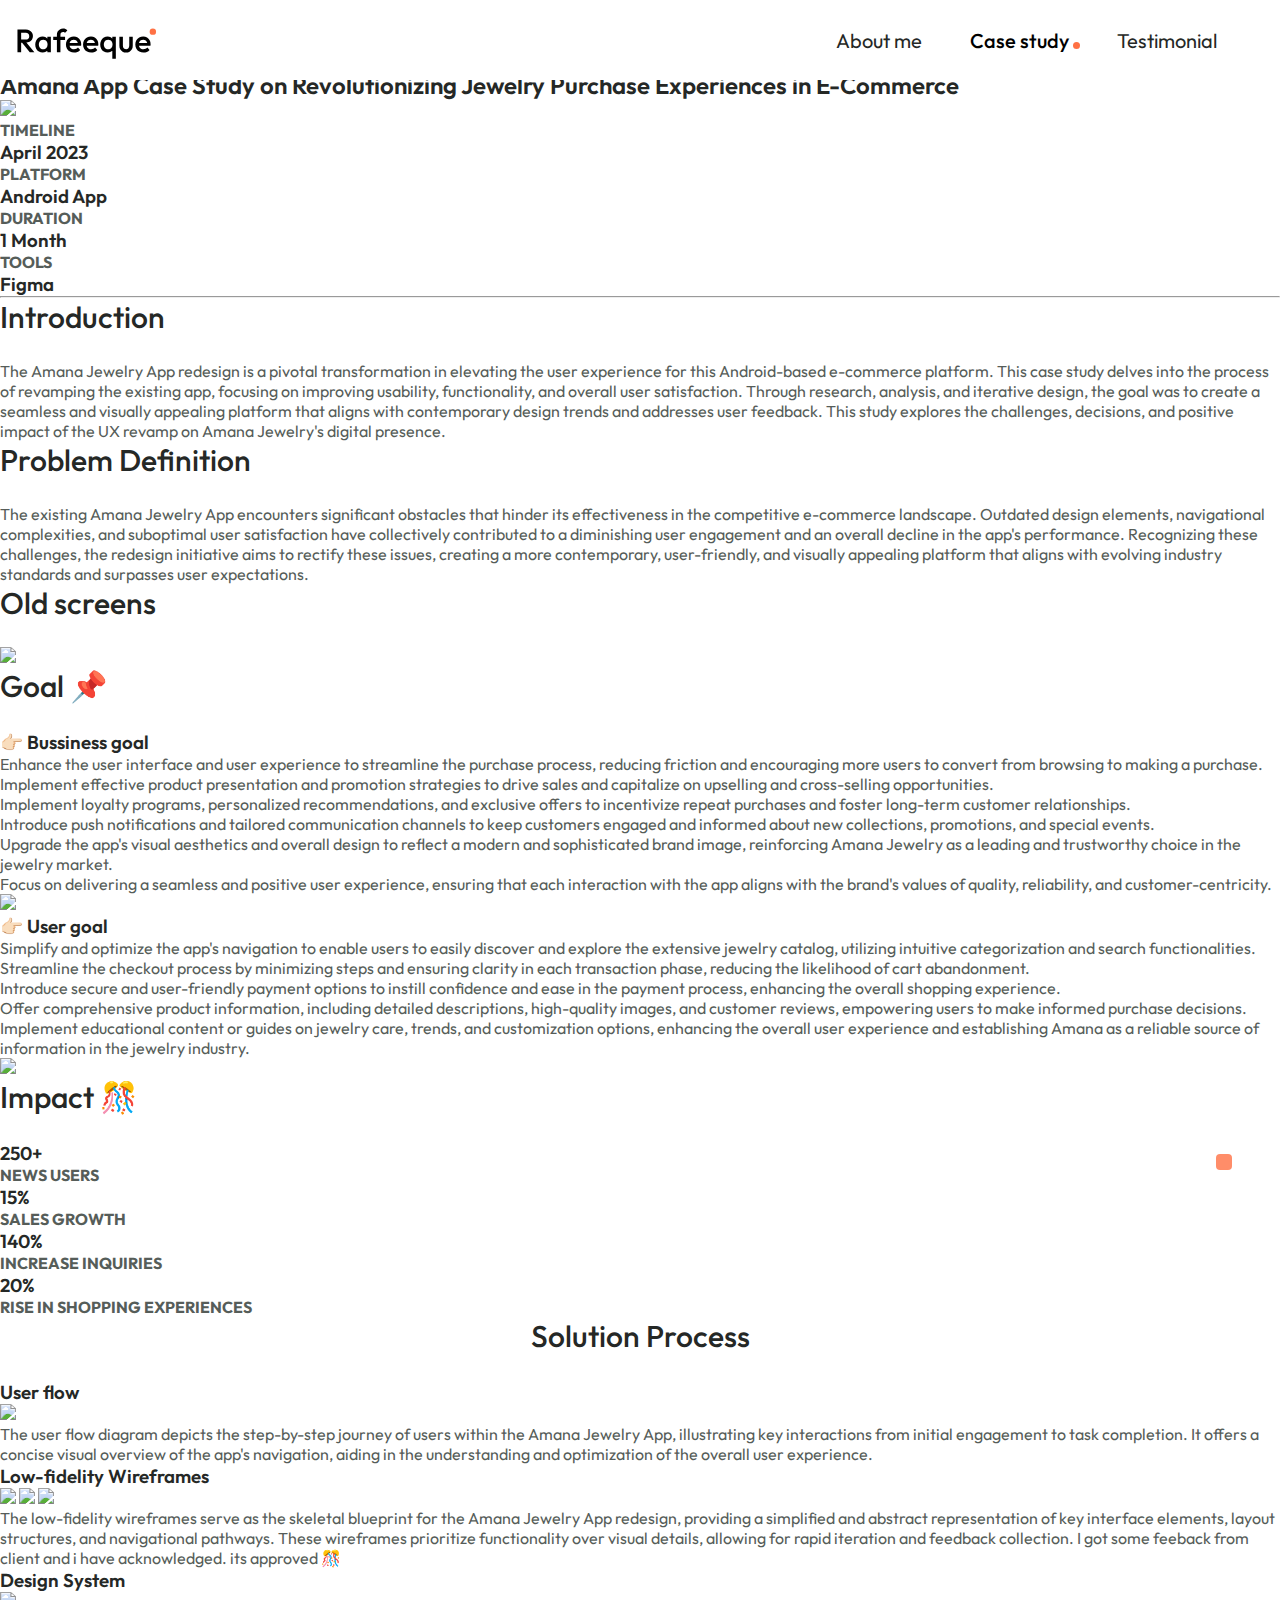
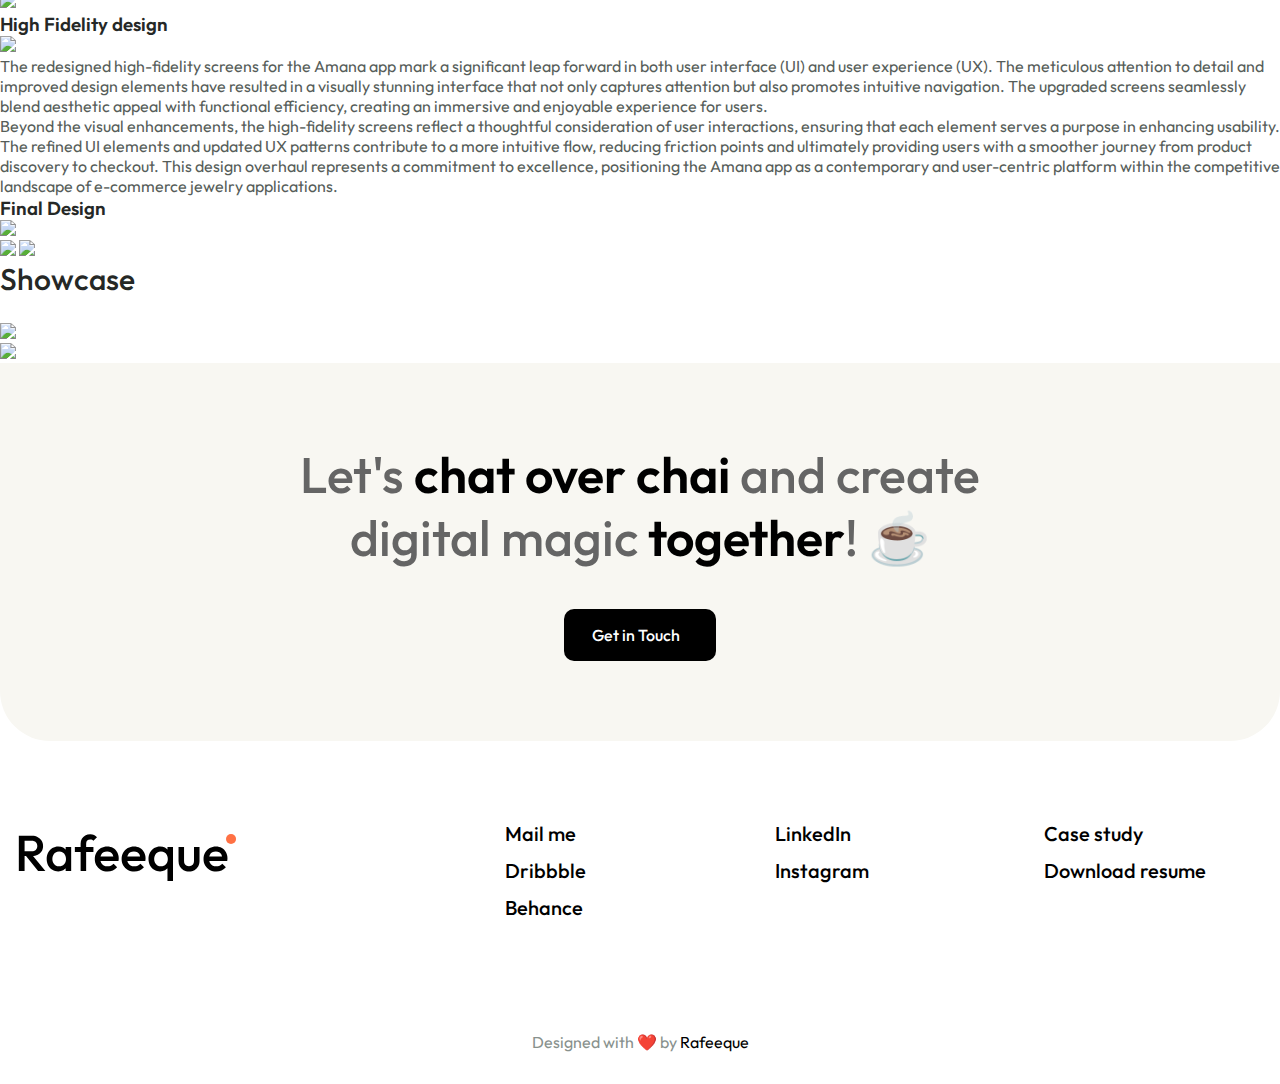
==== amana-app.html @ ab9914bf "Add files via upload" ====
<!DOCTYPE html>
<html lang="en">
    <head>
        <meta charset="UTF-8" />
        <meta name="viewport" content="width=device-width, initial-scale=1.0" />

        <!--=============== FAVICON ===============-->
        <link rel="shortcut icon" href="assets/img/profile.svg" type="image/x-icon" />

        <!--=============== REMIX ICONS ===============-->
        <link href="https://cdn.jsdelivr.net/npm/remixicon@3.5.0/fonts/remixicon.css" rel="stylesheet" />
        <link rel="stylesheet" href="https://cdn.jsdelivr.net/npm/swiper@10/swiper-bundle.min.css" />
        <!--=============== CSS ===============-->
        <link rel="stylesheet" href="assets/css/styles.css" />
        <link rel="stylesheet" href="assets/css/slide.css" />
        <link rel="stylesheet" href="assets/css/test-slide.css" />
        <link rel="stylesheet" href="assets/css/responsive.css" />

        <title>Rafeeque - UX UI Designer</title>
    </head>
    <body>
        <!--==================== HEADER ====================-->
        <header class="header" id="header">
            <nav class="nav container">
                <a href="index.html" class="nav__logo">
                    <img src="./assets/img/logo-raf.svg" class="logohe" />
                </a>

                <div class="nav__menu" id="nav-menu">
                    <ul class="nav__list">
                        <li class="nav__item">
                            <a href="#about" class="nav__link">About me</a>
                        </li>

                        <li class="nav__item">
                            <a href="casestudy.html" class="nav__link active-link">Case study</a>
                        </li>
                        <li class="nav__item">
                            <a href="index.html#testimo" class="nav__link">Testimonial</a>
                        </li>
                    </ul>

                    <div class="nav__close" id="nav-close">
                        <i class="ri-close-line"></i>
                    </div>
                </div>

                <div class="nav__btns">
                    <div class="nav__toggle" id="nav-toggle">
                        <i class="ri-menu-line"></i>
                    </div>
                </div>
            </nav>
        </header>

        <main class="main">
            <!--==================== CASESTUDY ====================-->

            <section class="sectionc casebreadcrumb" id="">
                <div class="containerc">
                    <div class="bread__container kmmshg">
                        <h4 class="iiujuk">Case Study</h4>
                        <div>
                            <h2 class="dsuyfghj">Amana App Case Study on Revolutionizing Jewelry Purchase Experiences in E-Commerce</h2>
                        </div>
                    </div>
                </div>
            </section>

            <!--==================== CASESTUDY ====================-->
            <section class="casestudy containerc">
                <img src="./assets/img/amana/cover1.png" class="ffjsjjs" />
            </section>
            <section class="containerc">
                <div class="categ">
                    <div>
                        <h4 class="hshasha">TIMELINE</h4>
                        <h3 class="yyhharts">April 2023</h3>
                    </div>
                    <div>
                        <h4 class="hshasha">PLATFORM</h4>
                        <h3 class="yyhharts">Android App</h3>
                    </div>
                    <div>
                        <h4 class="hshasha">DURATION</h4>
                        <h3 class="yyhharts">1 Month</h3>
                    </div>
                    <div>
                        <h4 class="hshasha">TOOLS</h4>
                        <h3 class="yyhharts">Figma</h3>
                    </div>
                </div>
            </section>
            <hr class="hree containerc" />
            <section class="containerc sectionc">
                <h3 class="dsiug">Introduction</h3>
                <p class="hhyhhia">
                    The Amana Jewelry App redesign is a pivotal transformation in elevating the user experience for this Android-based e-commerce platform. This case study delves into the process of revamping the existing app, focusing on improving usability, functionality, and overall user satisfaction. Through research, analysis, and iterative design, the goal was to create a seamless and visually appealing platform that aligns with contemporary design trends and addresses user feedback. This study explores the challenges, decisions, and positive impact of the UX revamp on Amana Jewelry's digital presence.
                </p>
            </section>
            <section class="containerc sectionc">
                <h3 class="dsiug">Problem Definition</h3>
                <p class="hhyhhia">
                    The existing Amana Jewelry App encounters significant obstacles that hinder its effectiveness in the competitive e-commerce landscape. Outdated design elements, navigational complexities, and suboptimal user satisfaction have collectively contributed to a diminishing user engagement and an overall decline in the app's performance. Recognizing these challenges, the redesign initiative aims to rectify these issues, creating a more contemporary, user-friendly, and visually appealing platform that aligns with evolving industry standards and surpasses user expectations.
                </p>

                
            </section>
            <section class="sectionc containerc">
                <div class="">
                    <h3 class="dsiug">Old screens</h3>

                    
                    <img src="./assets/img/amana/old-scr.png" class="njnjj"/>
                </div>
            </section>
            <section class="sectionc containerc">
                <h3 class="dsiug">Goal 📌</h3>
                <div class="goal__container">
                    <div>
                        <h3 class="yyhharts tgfdd">👉🏻 Bussiness goal</h3>
                        <ul>
                            <li class="mmkann">Enhance the user interface and user experience to streamline the purchase process, reducing friction and encouraging more users to convert from browsing to making a purchase.</li>
                            <li class="mmkann">Implement effective product presentation and promotion strategies to drive sales and capitalize on upselling and cross-selling opportunities.</li>
                            <li class="mmkann">Implement loyalty programs, personalized recommendations, and exclusive offers to incentivize repeat purchases and foster long-term customer relationships.</li>
                            <li class="mmkann">Introduce push notifications and tailored communication channels to keep customers engaged and informed about new collections, promotions, and special events.</li>
                            <li class="mmkann">Upgrade the app's visual aesthetics and overall design to reflect a modern and sophisticated brand image, reinforcing Amana Jewelry as a leading and trustworthy choice in the jewelry market.</li>
                            <li class="mmkann">Focus on delivering a seamless and positive user experience, ensuring that each interaction with the app aligns with the brand's values of quality, reliability, and customer-centricity.</li>
                          
                            
                        </ul>
                    </div>
                    <img src="./assets/img/g2.jpg">
                    <div>
                        <h3 class="yyhharts tgfdd">👉🏻 User goal</h3>
                        <ul>
                            <li class="mmkann">Simplify and optimize the app's navigation to enable users to easily discover and explore the extensive jewelry catalog, utilizing intuitive categorization and search functionalities.</li>
                            <li class="mmkann">Streamline the checkout process by minimizing steps and ensuring clarity in each transaction phase, reducing the likelihood of cart abandonment.</li>
                            <li class="mmkann">Introduce secure and user-friendly payment options to instill confidence and ease in the payment process, enhancing the overall shopping experience.</li>
                            <li class="mmkann">Offer comprehensive product information, including detailed descriptions, high-quality images, and customer reviews, empowering users to make informed purchase decisions.</li>
                            <li class="mmkann">Implement educational content or guides on jewelry care, trends, and customization options, enhancing the overall user experience and establishing Amana as a reliable source of information in the jewelry industry.</li>
                        </ul>
                    </div>
                    <img src="./assets/img/g1.jpg">
                </div>
            </section>

            

            <section class="containerc sectionc">
                <h3 class="dsiug">Impact 🎊</h3>
                <div class="categ">
                    <div>
                        <h3 class="yyhharts ikikjj">250+</h3>
                        <h4 class="hshasha">NEWS USERS</h4>
                        
                    </div>
                    <div>
                        <h3 class="yyhharts ikikjj">15%</h3>
                        <h4 class="hshasha">SALES GROWTH </h4>
                    </div>
                    <div>
                        <h3 class="yyhharts ikikjj">140%</h3>
                        <h4 class="hshasha">INCREASE INQUIRIES</h4>
                    </div> 
                    <div>
                        <h3 class="yyhharts ikikjj">20%</h3>
                        <h4 class="hshasha">RISE IN SHOPPING EXPERIENCES</h4>
                    </div>
                </div>
            </section>
            <section class="sectionc containerc">
                <div class="gridn">
                    <h3 class="dsiug" style="text-align: center;">Solution Process</h3>
                    <h3 class="yyhharts tgfdd">User flow</h3>
                    <img src="./assets/img/amana/user-flow.svg" class="njnjj"/>
                    <p class="hhyhhia">
                        The user flow diagram depicts the step-by-step journey of users within the Amana Jewelry App, illustrating key interactions from initial engagement to task completion. It offers a concise visual overview of the app's navigation, aiding in the understanding and optimization of the overall user experience.</p>
                    <h3 class="yyhharts tgfdd">Low-fidelity Wireframes</h3>
                    <div class="haggaf">
                        <img src="./assets/img/amana/1.jpg" class="njnjj"/>
                        <img src="./assets/img/amana/2.jpg" class="njnjj"/>
                        <img src="./assets/img/amana/3.jpg" class="njnjj"/>
                    </div>
                  
                    <p class="hhyhhia"> The low-fidelity wireframes serve as the skeletal blueprint for the Amana Jewelry App redesign, providing a simplified and abstract representation of key interface elements, layout structures, and navigational pathways. These wireframes prioritize functionality over visual details, allowing for rapid iteration and feedback collection. I got some feeback from client and i have acknowledged. its approved 🎊</p>
                   
                    <h3 class="yyhharts tgfdd">Design System</h3>
                    <img src="./assets/img/amana/Design-system.svg" class="njnjj"/>
                   

                  
                   
                </div> 
            </section>
            <section class="sectionc containerc">
                <div class="gridn">

                
                <h3 class="yyhharts tgfdd">High Fidelity design</h3>
                
               
                <img src="./assets/img/amana/m2.png" class="dufagfg" />
                
                <p class="hhyhhia">
                    The redesigned high-fidelity screens for the Amana app mark a significant leap forward in both user interface (UI) and user experience (UX). The meticulous attention to detail and improved design elements have resulted in a visually stunning interface that not only captures attention but also promotes intuitive navigation. The upgraded screens seamlessly blend aesthetic appeal with functional efficiency, creating an immersive and enjoyable experience for users.</p>
                    <p class="hhyhhia">
                        Beyond the visual enhancements, the high-fidelity screens reflect a thoughtful consideration of user interactions, ensuring that each element serves a purpose in enhancing usability. The refined UI elements and updated UX patterns contribute to a more intuitive flow, reducing friction points and ultimately providing users with a smoother journey from product discovery to checkout. This design overhaul represents a commitment to excellence, positioning the Amana app as a contemporary and user-centric platform within the competitive landscape of e-commerce jewelry applications.
                    </p>

                <h3 class="yyhharts tgfdd">Final Design</h3>
             
                
                <img src="./assets/img/amana/final-s.png" class="dufagfg" />
            </div>
                <div class="proto__container">
                    <a href="https://www.figma.com/proto/7iea9N1sMS8h73W6Z2ZgMn/Amana-gold?page-id=330%3A90&type=design&node-id=395-1310&viewport=1217%2C984%2C0.27&t=3IlHNQKFcVc28wbm-1&scaling=scale-down&starting-point-node-id=354%3A3&mode=design" target="_blank">
                        <img src="./assets/img/fig-bg.svg" class="proto__card" />
                    </a>
                    <a href="https://play.google.com/store/apps/details?id=com.amanajwellers.amanagold&pli=1" target="_blank">
                        <img src="./assets/img/live-bg.svg" class="proto__card" />
                    </a>
                </div>
            </section>
            <section class="sectionc containerc">
                <h3 class="dsiug">Showcase</h3>
                <img src="./assets/img/amana/amana.gif" class="" />
               
                
                
            </section>
            <section class="sectionc containerc">
                <img src="./assets/img/amana/m1.png" class="dufagfg" />
            </section>
            <!--==================== CONTACT ====================-->
            <section class="section lets__connect" id="contact">
                <div class="container">
                    <div class="lets__connect__container">
                        <h2 class="gghgfdryh">Let's <span class="jkahhg">chat over chai</span> and create digital magic <span class="jkahhg">together</span>! ☕</h2>
                        <div class="view__more__proj">
                            <a href="tel:+918606345958" class="button button--flex"> Get in Touch <i class="ri-arrow-right-line button__icon"></i> </a>
                        </div>
                    </div>
                </div>
            </section>
        </main>

        <!--==================== FOOTER ====================-->
        <footer class="footer sectionf">
            <div class="footer__container container grid">
                <div class="footer__content">
                    <a href="#" class="footer__logo">
                        <img src="./assets/img/logo-raf.svg" />
                    </a>
                </div>

                <div class="footer__content">
                    <ul class="footer__data">
                        <li class="footer__information">
                            <a href="mailto:rafeequewyd07@gmail.com" class="footer__linke" target="_blank">
                                Mail me
                            </a>
                        </li>
                        <li class="footer__information">
                            <a href="https://dribbble.com/muhammadrafeeque" class="footer__linke" target="_blank">
                                Dribbble
                            </a>
                        </li>
                        <li class="footer__information">
                            <a href="https://www.behance.net/mohammerafeequ1" class="footer__linke" target="_blank">
                                Behance
                            </a>
                        </li>
                    </ul>
                </div>

                <div class="footer__content">
                    <ul class="footer__data">
                        <li class="footer__information">
                            <a href="https://www.linkedin.com/in/muhammad-rafeeque-k/" class="footer__linke" target="_blank">
                                LinkedIn
                            </a>
                        </li>
                        <!-- <li class="footer__information">
                            <a href="" class="footer__linke">
                                Github
                            </a>
                        </li> -->
                        <li class="footer__information">
                            <a href="https://www.instagram.com/eppeey/" class="footer__linke" target="_blank">
                                Instagram
                            </a>
                        </li>
                    </ul>
                </div>

                <div class="footer__content">
                    <ul class="footer__data">
                        <li class="footer__information">
                            <a href="casestudy.html" class="footer__linke">
                                Case study
                            </a>
                        </li>
                        <li class="footer__information">
                            <a href="./assets/pdf/Muhammad Rafeeque-Resume.pdf" class="footer__linke">
                                Download resume
                            </a>
                        </li>
                    </ul>
                </div>
            </div>

            <p class="footer__copy">Designed with ❤️ by <span style="color: #000;">Rafeeque</span></p>
        </footer>

        <!--=============== SCROLL UP ===============-->
        <a href="#" class="scrollup" id="scroll-up">
            <i class="ri-arrow-up-fill scrollup__icon"></i>
        </a>
        <!--=============== SWIPER JS ===============-->
        <script src="https://cdn.jsdelivr.net/npm/swiper@10/swiper-bundle.min.js"></script>

        <!-- Initialize Swiper -->
        <script>
            var swiper = new Swiper(".mySwiper", {
                pagination: {
                    el: ".swiper-pagination",
                },
                loop: true,
                autoplay: true,
            });
        </script>
        <!--=============== SCROLL REVEAL ===============-->
        <script src="assets/js/scrollreveal.min.js"></script>

        <!--=============== MAIN JS ===============-->
        <script src="assets/js/main.js"></script>
    
    </body>
</html>
---- assets/css/styles.css ----
/*=============== GOOGLE FONTS ===============*/
@import url('https://fonts.googleapis.com/css2?family=Outfit:wght@100;200;300;400;500;600;700;800;900&display=swap');

/*=============== VARIABLES CSS ===============*/
:root {
  --header-height: 3.5rem; /*56px*/

  /*========== Colors ==========*/
  /*Color mode HSL(hue, saturation, lightness)*/
  --hue: 152;
  --first-color:#FF7144;
  --first-color-alt: #FF5555;
  --first-color-light: hsl(var(--hue), 24%, 66%);
  --first-color-lighten: hsl(var(--hue), 24%, 92%);
  --title-color: hsl(var(--hue), 4%, 15%);
  --text-color: hsl(var(--hue), 4%, 35%);
  --text-color-light: hsl(var(--hue), 4%, 55%);
  --body-color: hsl(var(--hue), 0%, 100%);
  --container-color: #FFF;

  /*========== Font and typography ==========*/
  /*.5rem = 8px | 1rem = 16px ...*/
  --body-font: 'Outfit', sans-serif;
  --big-font-size: 2rem;
  --h1-font-size: 1.5rem;
  --h2-font-size: 1.25rem;
  --h3-font-size: 1rem;
  --normal-font-size: .938rem;
  --small-font-size: .813rem;
  --smaller-font-size: .75rem;

  /*========== Font weight ==========*/
  --font-medium: 500;
  --font-semi-bold: 600;

  /*========== Margenes Bottom ==========*/
  /*.5rem = 8px | 1rem = 16px ...*/
  --mb-0-5: .5rem;
  --mb-0-75: .75rem;
  --mb-1: 1rem;
  --mb-1-5: 1.5rem;
  --mb-2: 2rem;
  --mb-2-5: 2.5rem;

  /*========== z index ==========*/
  --z-tooltip: 10;
  --z-fixed: 100;
}

/* Responsive typography */
@media screen and (min-width: 968px) {
  :root {
    --big-font-size: 3.5rem;
    --h1-font-size: 2.25rem;
    --h2-font-size: 1.5rem;
    --h3-font-size: 1.25rem;
    --normal-font-size: 1rem;
    --small-font-size: .875rem;
    --smaller-font-size: .813rem;
  }
}

/*=============== BASE ===============*/
*{
  box-sizing: border-box;
  padding: 0;
  margin: 0;
}

html{
  scroll-behavior: smooth;
}

body,
button,
input,
textarea{
  font-family: var(--body-font);
  font-size: var(--normal-font-size);
}

body{
  margin: var(--header-height) 0 0 0;
  background-color: var(--body-color);
  color: var(--text-color);
  transition: .4s; /*For animation dark mode*/
}

button{
  cursor: pointer;
  border: none;
  outline: none;
}

h1,h2,h3{
  color: var(--title-color);
  font-weight: var(--font-semi-bold);
}

ul{
  list-style: none;
}

a{
  text-decoration: none;
}

img{
  max-width: 100%;
  height: auto;
}

/*=============== THEME ===============*/
/*========== Variables Dark theme ==========*/
body.dark-theme{
  --first-color-dark: hsl(var(--hue), 8%, 20%);
  --title-color: hsl(var(--hue), 4%, 95%);
  --text-color: hsl(var(--hue), 4%, 75%);
  --body-color: hsl(var(--hue), 8%, 12%);
  --container-color: hsl(var(--hue), 8%, 16%);
}

/*========== Button Dark/Light ==========*/


.nav__btns{
  display: inline-flex;
  align-items: center;
  column-gap: 1rem;
}

/*========== 
Color changes in some parts of 
the website, in dark theme 
==========*/

.dark-theme .steps__bg,
.dark-theme .questions{
  background-color: var(--first-color-dark);
}

.dark-theme .product__circle,
.dark-theme .footer__subscribe{
  background-color: var(--container-color);
}

.dark-theme .scroll-header{
  box-shadow: 0 1px 4px hsla(var(--hue), 4%, 4%, .3);
}

/*=============== REUSABLE CSS CLASSES ===============*/
.section{
  padding: 5rem 0 5rem;
}
.sectionf{
  padding: 5.5rem 0 1rem;
}
.section__title,
.section__title-center{
  font-size: 40px;
  margin-bottom: var(--mb-2);
  line-height: 140%;
}

.section__title-center{
  text-align: center;
}

.container{
  max-width: 1250px;
  margin-left: var(--mb-1-5);
  margin-right: var(--mb-1-5);
}

.grid{
  display: grid;
}

.main{
  overflow: hidden; /*For animation*/
}

/*=============== HEADER ===============*/
.header{
  width: 100%;
  background-color: var(--body-color);
  position: fixed;
  top: 0;
  left: 0;
  z-index: var(--z-fixed);
  transition: .4s; /*For animation dark mode*/
}

/*=============== NAV ===============*/
.nav{
  height: var(--header-height);
  display: flex;
  justify-content: space-between;
  align-items: center;
}

.nav__logo,
.nav__toggle,
.nav__close{
  color: var(--title-color);
}

.nav__logo{
  text-transform: uppercase;
  font-weight: 700;
  letter-spacing: -1px;
  display: inline-flex;
  align-items: center;
  column-gap: .5rem;
  transition: .3s;
}

.nav__logo-icon{
  font-size: 1.15rem;
  color: var(--first-color);
}

.nav__logo:hover{
  color: var(--first-color);
}

.nav__toggle{
  display: inline-flex;
  font-size: 1.25rem;
  cursor: pointer;
}
.logohe{
  width: 150px;
}
@media screen and (max-width: 767px){
  .nav__menu{
    position: fixed;
    background-color: var(--container-color);
    width: 80%;
    height: 100%;
    top: 0;
    right: -100%;
    box-shadow: -2px 0 4px hsla(var(--hue), 24%, 15%, .1);
    padding: 4rem 0 0 3rem;
    border-radius: 1rem 0 0 1rem;
    transition: .3s;
    z-index: var(--z-fixed);
  }
}

.nav__close{
  font-size: 1.5rem;
  position: absolute;
  top: 1rem;
  right: 1.25rem;
  cursor: pointer;
}

.nav__list{
  display: flex;
  flex-direction: column;
  row-gap: 1.5rem;
}

.nav__link{
  color: var(--title-color);
  font-weight: 400;
  transition: .3s;
  font-size: 20px;
}

.nav__link:hover{
  color: var(--first-color);
}

/* Show menu */
.show-menu{
  right: 0;
}

/* Change background header */
.scroll-header{
  box-shadow: 0 1px 4px hsla(var(--hue), 4%, 15%, .1);
}

/* Active link */
.active-link{
  position: relative;
  color: #000;
  font-weight:500;
}

.active-link::after{
  content: '';
  position: absolute;
  bottom: 14%;
  right: -11px;
  width: 7px;
  border-radius: 50%;
  height: 7px;
  background-color: var(--first-color);
}

/*=============== HOME ===============*/
.home{
  padding: 3.5rem 0 2rem;
}
.home__scl{
  display: flex;
  align-items: center;
  margin-top: 30px;
  gap: 1rem;
}
.home__social__link{
  color: #000;
  background-color: #fff;
  padding: 9px 10px 6px 10px;
  border-radius: 100%;
}
.home__container{
  position: relative;
  row-gap: 2rem;
}

.home__img{
  width: 200px;
  justify-self: center;
}
.home__main__t{
  font-size: 70px;
  font-weight: 700;
}
.home__title{
  font-size: 45px;
  line-height: normal;

}
.home__btns{
  display: flex;
  gap: 1rem;
}
.home__description{
  margin-bottom: var(--mb-2-5);
}

.home__social{
  position: absolute;
  top: 2rem;
  right: -1rem;
  display: grid;
  justify-items: center;
  row-gap: 3.5rem;
}

.home__social-follow{
  font-weight: var(--font-medium);
  font-size: var(--smaller-font-size);
  color: var(--first-color);
  position: relative;
  transform: rotate(90deg);
}

.home__social-follow::after{
  content: '';
  position: absolute;
  width: 1rem;
  height: 2px;
  background-color: var(--first-color);
  right: -45%;
  top: 50%;
}

.home__social-links{
  display: inline-flex;
  flex-direction: column;
  row-gap: .25rem;
}

.home__social-link{
  font-size: 1rem;
  color: var(--first-color);
  transition: .3s;
}

.home__social-link:hover{
  transform: translateX(.25rem);
}
.bread__container{
 margin-top: 50px;
}

.breadcrumbb{
  height: 350px;
  background-size: cover;
  background-repeat: no-repeat;
  background-image: url('../img/bgg.svg');

}
.gaugsf{
  color: #000;
}
.yysfdhhg{
  margin-top: 30px;
  text-align: center;
  text-decoration: underline;
  text-decoration-color: #F49F72;
  font-size: 40px;
}
.hsggst{
  font-weight: 400;
  
}
/*=============== BUTTONS ===============*/
.button{
  display: inline-block;
  background-color: #000;
  color: #FFF;
  padding: 1rem 1.75rem;
  border-radius: 10px;
  font-weight: var(--font-medium);
  transition: .3s;
}
.dwnld{
  background-color: #fff !important;
  color: #000 !important;
  border: 2px solid #000 !important;
  border-radius: 10px;
}
.button:hover{
  background-color: var(--first-color-alt);
}
.dwnld:hover{
  background-color: #F8F7F2 !important;
}
.button__icon{
  transition: .3s;
}
.button__icon-new{
  transition: .3s;
}
.button:hover .button__icon{
  transform: translateX(.25rem);
}
.button:hover .button__icon-new{
  transform: translateY(.20rem);
}

.button--flex{
  display: inline-flex;
  align-items: center;
  column-gap: .5rem;
}

.button--link{
  color: var(--first-color);
  font-weight: var(--font-medium);
}

.button--link:hover .button__icon{
  transform: translateX(.25rem);
}
/*=============== SWIPER JS ===============*/
.swiper {
  width: 100%;
  height: 100%;
}

.swiper-horizontal>.swiper-pagination-bullets, .swiper-pagination-bullets.swiper-pagination-horizontal, .swiper-pagination-custom, .swiper-pagination-fraction {
  bottom: -1%;
  top: var(--swiper-pagination-top,auto);
  left: 0;
  width: 100%;
}
.swiper-pagination-bullet-active {
  opacity: var(--swiper-pagination-bullet-opacity, 1);
  background: #ff7c70;
}


.swiper-slide {
  text-align: center;
  font-size: 18px;
  background: #ffffff00;
  display: flex;
  justify-content: center;
  align-items: center;
}

.swiper-slide img {
  display: block;
  width: 100%;
  height: 100%;
  object-fit: cover;
}
.item__grid{
  display: grid;

}
.gsjeg{
  text-align: left !important;
  justify-content: left !important;
}
/*=============== ABOUT ===============*/
.about__container{
  row-gap: 2rem;
}
.aboutme{
  border-radius: 36px;
  background: #F8F7F2;
  padding: 2rem;
}
.about__right{
  display: grid;
  gap: 2rem;
}
.about__right__one{
  border-radius: 36px;
  background: #D1C5FD;;
  padding: 2rem;
}
.about__right__two{
  border-radius: 36px;
  background: #F2C8C4;
  padding: 2rem;
}
.about{
  background-color: #000;
}
.bbga{
  color: #fff !important;
}
.abttsf{
  display: grid;
}
.sooper__power{
  display: grid;
  grid-template-columns: 1fr 1fr 1fr 1fr;
  gap: 10px;
}
.gguh{
  color: #000;
  font-size: 14px;
  margin-top: 5px;

}
.tgtsg{
background-color: #fff;
border-radius: 15px;
padding: 10px;
}
.dsiug{
  font-size: 30px;
font-style: normal;
font-weight: 500;
margin-bottom: 25px;
line-height: normal;
}
.greswe{
  margin-bottom: 10px !important;
}
.giajsa{
  font-size: 14px;
  background-color: #fff;
  border-radius: 50px;
  padding: 9px 12px;
  color: #000;
  font-weight: 500;
  width: fit-content;
}
.sdff{
  font-size: 16px;
font-style: normal;
font-weight: 400;
margin-bottom: 40px;

line-height: 28px;
}
.about__para{
  color: #000;
font-family: Outfit;
font-size: 16px;
margin-bottom: 16px;
font-style: normal;
font-weight: 400;
line-height: 28px; /* 165% */
}
.about__img{
  width: 280px;
  justify-self: center;
}

.about__title{
  margin-bottom: 30px;
}

.about__description{
  margin-bottom: var(--mb-2);
}

.about__details{
  display: grid;
  row-gap: 1rem;
  margin-bottom: var(--mb-2-5);
}

.about__details-description{
  display: inline-flex;
  column-gap: .5rem;
  font-size: var(--small-font-size);
}

.about__details-icon{
  font-size: 1rem;
  color: var(--first-color);
  margin-top: .15rem;
}

/*=============== CASESTUDY ===============*/
.projects__container{
  display: grid;
  grid-template-columns: 1fr 1fr 1fr;
  gap: 1.5rem;
}
.project__card{
  border-radius: 20px;
  transition: .3s;
  border: 1px solid #EAEAEA;
}
.project__card:hover{
  cursor: pointer;
  box-shadow: rgba(0, 0, 0, 0.08) 0px 4px 12px;
}
.pr__inner{
  padding: 1.5rem 1.5rem 2rem 1.5rem;
}
.tgjuu{
  font-size: 25px;
  color: #000;
  font-weight: 500;
  margin-top: 10px;
}
.wses{
  display: flex;
  gap: 10px;
  flex-wrap: wrap;
}
.ikok{
  margin-left: 20px;
}
.rfygg{
  font-size: 16px;
  font-weight: 300;
  margin-top: 8px;
}
.raff{
  margin-top: 20px;
  color: #000000;
  
  background-color: #F8F7F2;
  width: fit-content;
  padding:7px 12px;
  border-radius: 30px;
  font-weight: 300;
}
.view__more__proj{
  text-align: center;
  margin-top: 40px;
}

/*=============== HOBBY ===============*/
.dusuu{
  text-align: left !important;
  color: #fff;
}
.dhgjvvj{
  margin-bottom: 10px !important;
}
.hobby__container{
  display: grid;
  gap: 2rem;
  grid-template-columns: 1fr 2fr;

}
.chai__love{
  border-radius: 36px;
  background: #32CCFE;
}
.ieufewfg{
  color: #000;
  font-family: Outfit;
  font-size: 33px;
  padding: 2rem 2rem 0rem 2rem;
  font-style: normal;
  font-weight: 500;
  line-height: 40px;

}
.chai__img{
  position: absolute;
  width: 150px;
  bottom: 5%;
  right: 5%;
}
.ftblll{
  position: absolute;
  width: 150px;
  bottom: 5%;
  right: 10%;
}
.stggg{
  position: absolute;
  width: 160px;
  bottom: 10%;
  right: 5%;
}
.bikkkkj{
  position: absolute;
  width: 220px;
  bottom: 0%;
  transform: translate(-50%,-50%);
  right: 50%;
  left: 50%;
  top: 70%;
}
.podooo{
  position: absolute;
  width: 130px;
  bottom: 10%;
  right: 5%;
}
.prntt{
  position: relative; 
  height: 100%;
}
.ftbl_styl__container{
  display: grid;
  grid-template-columns: 1.5fr 2fr;
  gap: 2rem;
}
.pdct__bike__container{
  display: grid;
  grid-template-columns: 2fr 1.5fr;
  gap: 2rem;
}
.ftbl__love{
  border-radius: 36px;
  background: #D1C5FD;
  height: 300px;
}
.style__love{
  height: 300px;
  border-radius: 36px;
  background: #F6CFCF;
}
.pod__love{
  border-radius: 36px;
  height: 300px;
  background: #F49F72;
}
.bike__love{
  border-radius: 36px;
  height: 300px;
  background: #F8F7F2;
}
.right__hobby__container{
  display: grid;
  gap: 2rem;
}
/*=============== CONTACT ===============*/
.lets__connect{
  background-color: #F8F7F2;
  border-radius: 0px 0px 50px 50px;

}
.lets__connect__container{
  display: grid;
  text-align: center;
}
.gghgfdryh{
  color: #656565;
text-align: center;
width: 60%;
margin: auto;
font-family: Outfit;
font-size: 50px;
font-style: normal;
font-weight: 500;
line-height: normal;
}
.jkahhg{
  color: #000;
  font-weight: 600;
}
/*=============== FOOTER ===============*/
.footer__container{
  row-gap: 3rem;
}

.footer__linke{
  color: #000;
  font-size: 20px;
font-style: normal;
transition: .3s;
font-weight: 500;
line-height: normal;
}
.footer__linke:hover{
  color: var(--first-color-alt);
}
.footer__logo-icon{
  font-size: 1.15rem;
  color: var(--first-color);
}

.footer__logo:hover{
  color: var(--first-color);
}





.footer__data{
  display: grid;
  row-gap: .75rem;
}

.footer__information{
  font-size: var(--small-font-size);
}

.footer__social{
  display: inline-flex;
  column-gap: .75rem;
}

.footer__social-link{
  font-size: 1rem;
  color: var(--text-color);
  transition: .3s;
}

.footer__social-link:hover{
  transform: translateY(-.25rem);
}

.footer__cards{
  display: inline-flex;
  align-items: center;
  column-gap: .5rem;
}
.footer__card{
  width: 35px;
}

.footer__copy{
  text-align: center;
  font-size: 16px;
  color: var(--text-color-light);
  margin: 5rem 0 1rem;
}

/*=============== SCROLL UP ===============*/
.scrollup{
  position: fixed;
  background-color: var(--first-color);
  right: 1rem;
  bottom: -30%;
  display: inline-flex;
  padding: .5rem;
  border-radius: .25rem;
  z-index: var(--z-tooltip);
  opacity: .8;
  transition: .4s;
}

.scrollup__icon{
  font-size: 1rem;
  color: #FFF;
}

.scrollup:hover{
  background-color: var(--first-color-alt);
  opacity: 1;
}

/* Show Scroll Up*/
.show-scroll{
  bottom: 3rem;
}

/*=============== SCROLL BAR ===============*/
::-webkit-scrollbar{
  width: .6rem;
  background: hsl(var(--hue), 4%, 53%);
}

::-webkit-scrollbar-thumb{
  background: hsl(var(--hue), 4%, 29%);
  border-radius: .5rem;
}

/*=============== BREAKPOINTS ===============*/
/* For small devices */
@media screen and (max-width: 320px){
  .container{
    margin-left: var(--mb-1);
    margin-right: var(--mb-1);
  }

  .home__img{
    width: 180px;
  }
  .home__title{
    font-size: var(--h1-font-size);
  }

  .steps__bg{
    padding: 2rem 1rem;
  }
  .steps__card{
    padding: 1.5rem;
  }

  .product__container{
    grid-template-columns: .6fr;
    justify-content: center;
  }
}

/* For medium devices */
@media screen and (min-width: 576px){
  .steps__container{
    grid-template-columns: repeat(2, 1fr);
  }

  .product__description{
    padding: 0 4rem;
  }
  .product__container{
    grid-template-columns: repeat(2, 170px);
    justify-content: center;
    column-gap: 5rem;
  }

  .footer__subscribe{
    width: 400px;
  }
}

@media screen and (min-width: 767px){
  body{
    margin: 0;
  }

  .nav{
    height: calc(var(--header-height) + 1.5rem);
    column-gap: 3rem;
  }
  .nav__toggle,
  .nav__close{
    display: none;
  }
  .nav__list{
    flex-direction: row;
    column-gap: 3rem;
  }
  .nav__menu{
    margin-left: auto;
  }

  .home__container,

  .questions__container,
  .contact__container,
  .footer__container{
    grid-template-columns: repeat(2, 1fr);
  }
  .about__container{
    grid-template-columns: 1.5fr 1fr;
  }
  .home{
    padding: 7rem 0 5rem;
  }
  .home__container{
    align-items: center;
  }
  .home__img{
    width: 280px;
    order: 1;
  }
  .home__social{
    top: 30%;
  }

  .questions__container{
    align-items: flex-start;
  }

  .footer__container{
    column-gap: 3rem;
  }
  .footer__subscribe{
    width: initial;
  }
}

/* For large devices */
@media screen and (min-width: 992px){
  .container{
    margin-left: auto;
    margin-right: auto;
  }

  .section {
    padding: 5rem 0 5rem;
}
.sectionf {
  padding: 5rem 0 0rem;
}
  .section__title,
  .section__title-center{
    font-size: 40px;
    font-style: normal;
    font-weight: 500;
    margin-bottom: 40px;
    line-height: normal;
  }

  .home{
    padding: 7rem 0 5rem;
  }
  .home__img{
    width: 500px;
  }
  .home__description{
    color: #000;
    margin-top: 30px;
font-family: Outfit;
font-size: 16px;
font-style: normal;
font-weight: 500;
line-height: 23px; /* 143.75% */
  }
.home__data{
  border-radius: 70px;
  background: #F8F7F2;
  padding: 3rem;
}
  .about__img{
    width: 380px;
  }

  .steps__container{
    grid-template-columns: repeat(3, 1fr);
  }
  .steps__bg{
    padding: 3.5rem 2.5rem;
  }
  .steps__card-title{
    font-size: var(--normal-font-size);
  }

  .product__description{
    padding: 0 16rem;
  }
  .product__container{
    padding: 4rem 0;
    grid-template-columns: repeat(3, 185px);
    gap: 4rem 6rem;
  }
  .product__img{
    width: 160px;
  }
  .product__circle{
    width: 110px;
    height: 110px;
  }
  .product__title,
  .product__price{
    font-size: var(--normal-font-size);
  }

  .questions__container{
    padding: 1rem 0 4rem;
  }
  .questions__title{
    text-align: initial;
  }
  .questions__group{
    row-gap: 2rem;
  }
  .questions__header{
    padding: 1rem;
  }
  .questions__description{
    padding: 0 3.5rem 2.25rem 2.75rem;
  }

  .footer__logo{
    font-size: var(--h3-font-size);
  }
  .footer__container{
    grid-template-columns: 1fr .5fr .5fr .5fr;
  }
  .footer__copy{
    margin: 7rem 0 2rem;
  }
}

@media screen and (min-width: 1200px){
  .home__social{
    right: -3rem;
    row-gap: 4.5rem;
  }
  .home__social-follow{
    font-size: var(--small-font-size);
  }
  .home__social-follow::after{
    width: 1.5rem;
    right: -60%;
  }
  .home__social-link{
    font-size: 1.15rem;
  }

  .about__container{
    column-gap: 2rem;
  }

  .scrollup{
    right: 3rem;
  }
}
---- assets/css/slide.css ----
.marquee {
    --duration: 100s;
    --gap: var(--space);
    display: flex;
    overflow: hidden;
    user-select: none;
}
.wwsdg {
    --space: 2rem;
    display: grid;
    align-content: center;
    overflow: hidden;
    width: 100%;
   margin-bottom: 50px;
}
.marquee__group {
    flex-shrink: 0;
    display: flex;
    align-items: center;
    justify-content: space-around;
    gap: 3rem;
    min-width: 100%;
    animation: scroll var(--duration) linear infinite;
}

@media (prefers-reduced-motion: reduce) {
    .marquee__group {
        animation-play-state: paused;
    }
}

.m-item {
    display: flex;
    align-items: center;
    justify-content: center;
    gap: 10px;
}

.m-item img {
    width: 100%;
    height: 28px;

    border-radius: 1rem;
}

.marquee--reverse .marquee__group {
    animation-direction: reverse;
    animation-delay: calc(var(--duration) / -2);
}

@keyframes scroll {
    0% {
        transform: translateX(0);
    }

    100% {
        transform: translateX(calc(-100% - var(--gap)));
    }
}
---- assets/css/test-slide.css ----
.test__card{
    border-radius: 25px;
    padding: 1.5rem 1rem;
    width: 270px;
    background-color: #fff;
    
    transition: .3s;
    border: 1px solid #EAEAEA;
 }
 .test__desc{
    font-size: 16px;
font-weight: 300;
color: #000;
margin-top: 8px;
line-height: 21px;
 }
 .hdggs{
    width: 50px;
    height: 50px;
 }
 .thaihd{
  font-size: 14px;
  margin-top: 5px;
 }
 .test__prof{
    display: flex;
    gap: 1rem;
    margin-top: 20px;
 }
 .hhhbs{
  font-size: 18px;
 }
 .testimo{
    background-color:#F8F7F2 ;
 }
 .gttdsg{
    text-align: center;
    margin-bottom: 50px;
 }
 .gfrdh{
    margin-bottom: 10px !important;
 }
.custom-container {
    --space: 2rem;
    display: grid;
    align-content: center;
    overflow: hidden;
    width: 100%;
}

.custom-marquee {
    --duration: 200s;
    --gap: var(--space);
    display: flex;
    overflow: hidden;
    user-select: none;
}

.custom-marquee-group {
    flex-shrink: 0;
    display: flex;
    align-items: center;
    justify-content: space-around;
    gap: 1.5rem;
    min-width: 100%;
    animation: custom-scroll var(--duration) linear infinite;
}

@media (prefers-reduced-motion: reduce) {
    .custom-marquee-group {
        animation-play-state: paused;
    }
}

.custom-marquee-item {
    display: flex;
    align-items: center;
    justify-content: center;
    gap: 10px;
}



.custom-marquee-reverse .custom-marquee-group {
    animation-direction: reverse;
    animation-delay: calc(var(--duration) / -2);
}

@keyframes custom-scroll {
    0% {
        transform: translateX(0);
    }

    100% {
        transform: translateX(calc(-100% - var(--gap)));
    }
}
---- assets/css/responsive.css ----
@media (max-width: 1399.98px) { 
    .about__container {
        grid-template-columns: 1.2fr 1fr;
    }
 }
 @media (max-width: 1199.98px) { 
    .home__main__t {
        font-size: 60px;
        font-weight: 700;
    }
    .about__container {
        grid-template-columns: 1fr;
    }
    .about__right {
        display: grid;
        gap: 2rem;
        grid-template-columns: 1fr 1fr;
    }
    .projects__container {
        display: grid;
        grid-template-columns: 1fr 1fr;
        gap: 1.5rem;
    }
    .ieufewfg {
        font-size: 25px;
        line-height: 36px;
    }
    .chai__img {
       
        width: 120px;
       
    }
    .ftblll {
       
        width: 120px;
        
    }
    .stggg {
        
        width: 130px;
        
    }
    .podooo {
        
        width: 110px;
        
    }
    .bikkkkj {
       
        width: 180px;
       
    }
    
 }
@media (max-width: 991.98px) { 
    .hobby__container {
        
        grid-template-columns: 1fr;
    }
    .ftbl_styl__container{
        grid-template-columns: 1fr 1fr;
    }
    .pdct__bike__container{
        grid-template-columns: 1fr 1fr;
    }
    .ieufewfg{
        padding: 2rem;
    }
    .home__main__t {
        font-size: 50px;
        font-weight: 700;
    }
    .about__right {
        display: grid;
        gap: 2rem;
        grid-template-columns: 1fr;
    }
    .gghgfdryh{
        font-size: 40px;
        width: 80%;
    }
}
 @media (max-width: 767.98px) { 
    .home__img {
        width: 100%;
        justify-self: center;
    } 
    .section__title, .section__title-center{
        font-size: 35px;
        text-align: center;
    }
    .yysfdhhg{
        margin-top: 30px;
        text-align: left;
        text-decoration: underline;
        text-decoration-color: #F49F72;
        font-size: 30px;
      }
      .breadcrumbb{
        height: 300px;
       
      
      }
      .bread__container{
        margin-top: 30px;
       }
       .breadcrumbb {
        background-position-x: center;
        height: 350px;
        background-size: cover;
        background-repeat: no-repeat;
        background-image: url(../img/bgg.svg);
    }
 }

 @media (max-width: 575.98px) { 
    .home__main__t {
        font-size: 40px;
        font-weight: 700;
    }
    .yysfdhhg{
        margin-top: 15px;
        
      }
    .bread__container{
        margin-top: 0px;
       }
    .breadcrumbb{
        height: 250px;
       
      
      }
    .home__title {
        font-size: 35px;
        line-height: normal;
    }
    .button {
        display: inline-block;
        background-color: #000;
        color: #FFF;
        padding: 0.8rem 1.3rem;
        border-radius: 10px;
        font-weight: var(--font-medium);
        transition: .3s;
    }
    .home__img {
        width: 100%;
        justify-self: center;
    } 
    .projects__container {
        display: grid;
        grid-template-columns: 1fr;
        gap: 1.5rem;
    }
    .home__description {
        margin-bottom: 20px;
        margin-top: 10px;
    }
    .section__title, .section__title-center {
        font-size: 30px;
        text-align: center;
       
    }
    .about__para {
        
        font-size: 14px;
        
       
        line-height: 25px;
    }
    .sdff{
        font-size: 14px;
        line-height: 20px;
    }
    .dsiug{
        font-size: 25px;
    }
    .giajsa{
        font-size: 12px;
    }
    .rfygg{
        font-size: 14px;
    }
    .raff{
        
        font-size: 12px;
    }
    .view__more__proj {
        text-align: center;
        margin-top: 20px;
        margin-bottom: 20px;
    }
    .about__title{
       text-align: left !important;
      }
      .test__desc {
        font-size: 14px;
        
        margin-top: 5px;
        line-height: 20px;
    }
    .gghgfdryh{
        font-size: 30px;
        width: 100%;
        margin-bottom: 10px;
    }
    .sooper__power {
        display: grid;
        grid-template-columns: 1fr 1fr;
        gap: 10px;
    }
    .ftbl_styl__container{
        grid-template-columns: 1fr;
    }
    .pdct__bike__container{
        grid-template-columns: 1fr;
    }
    .ftbl__love {
        border-radius: 36px;
        background: #D1C5FD;
        height: 280px;
    }
    .style__love{
        height: 280px;
    }
    .pod__love{
        height: 280px;
    }
    .bike__love{
        height: 280px;
    }
 }
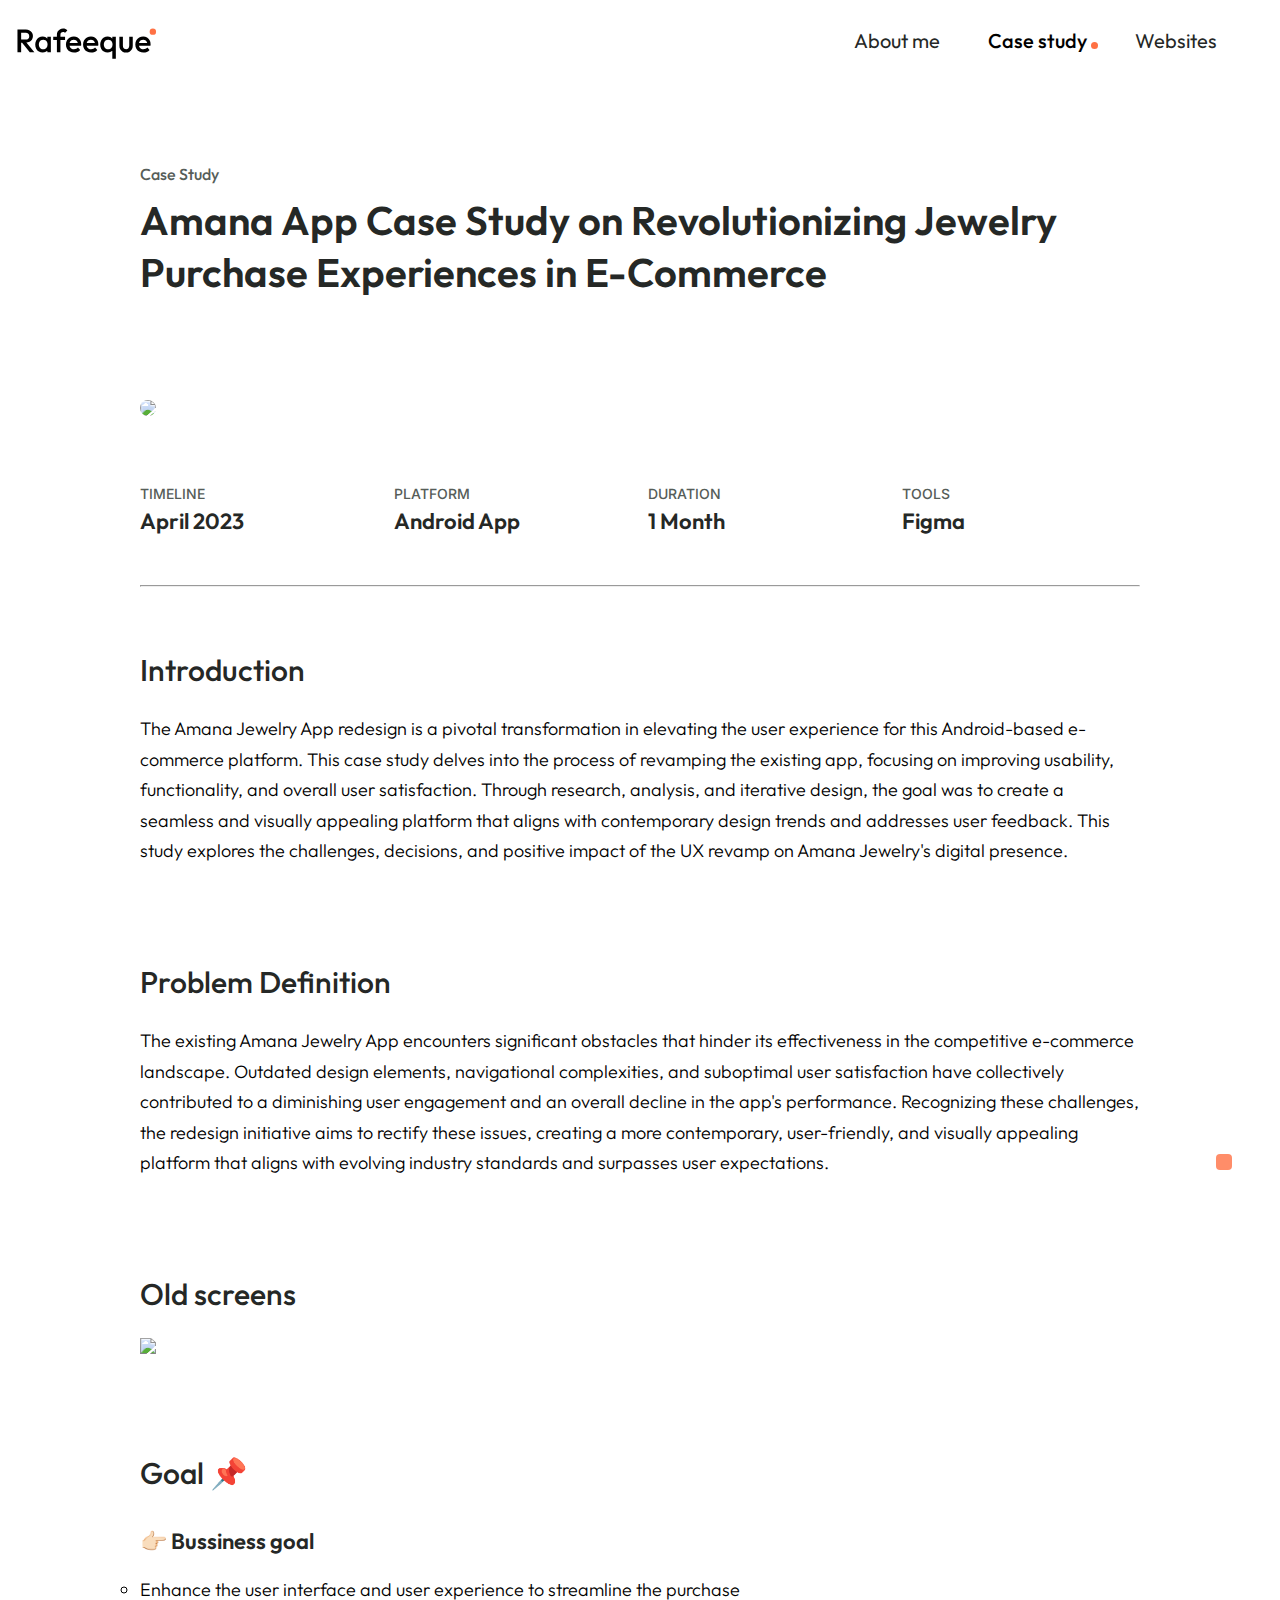
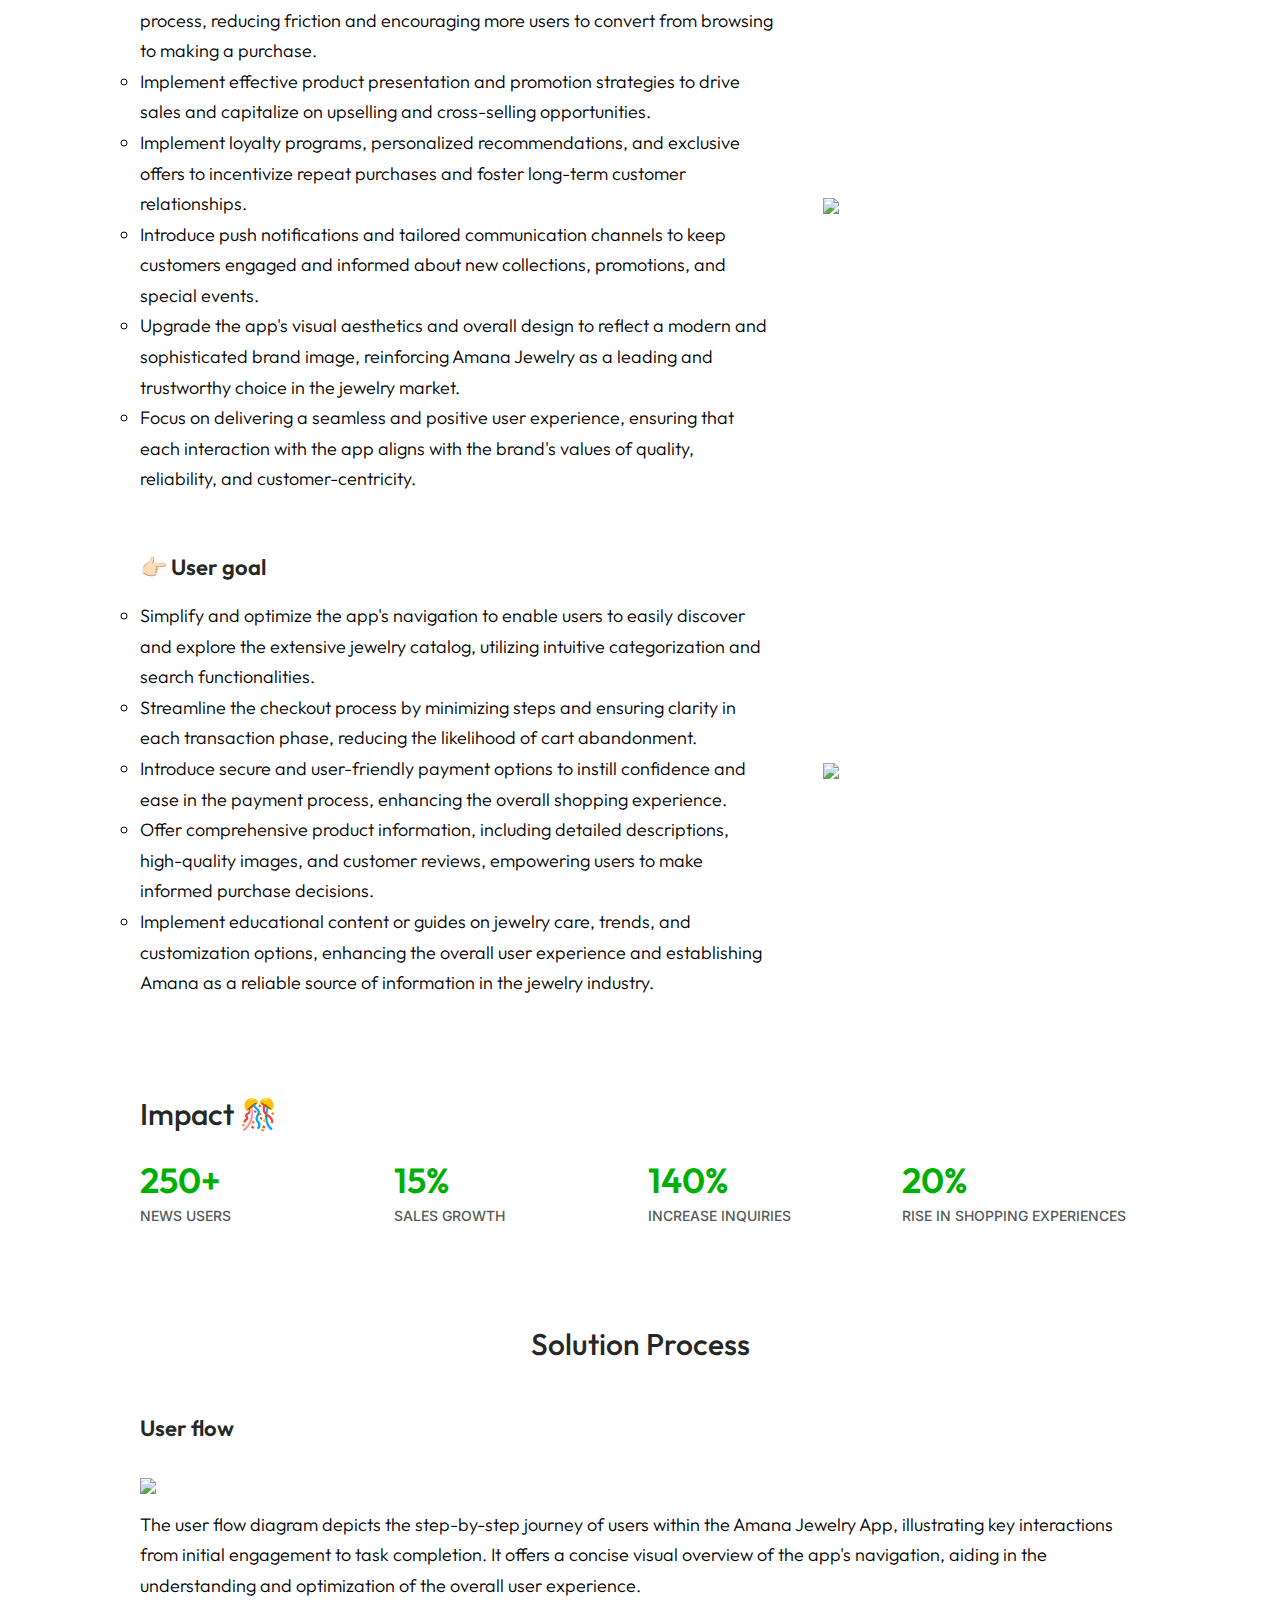
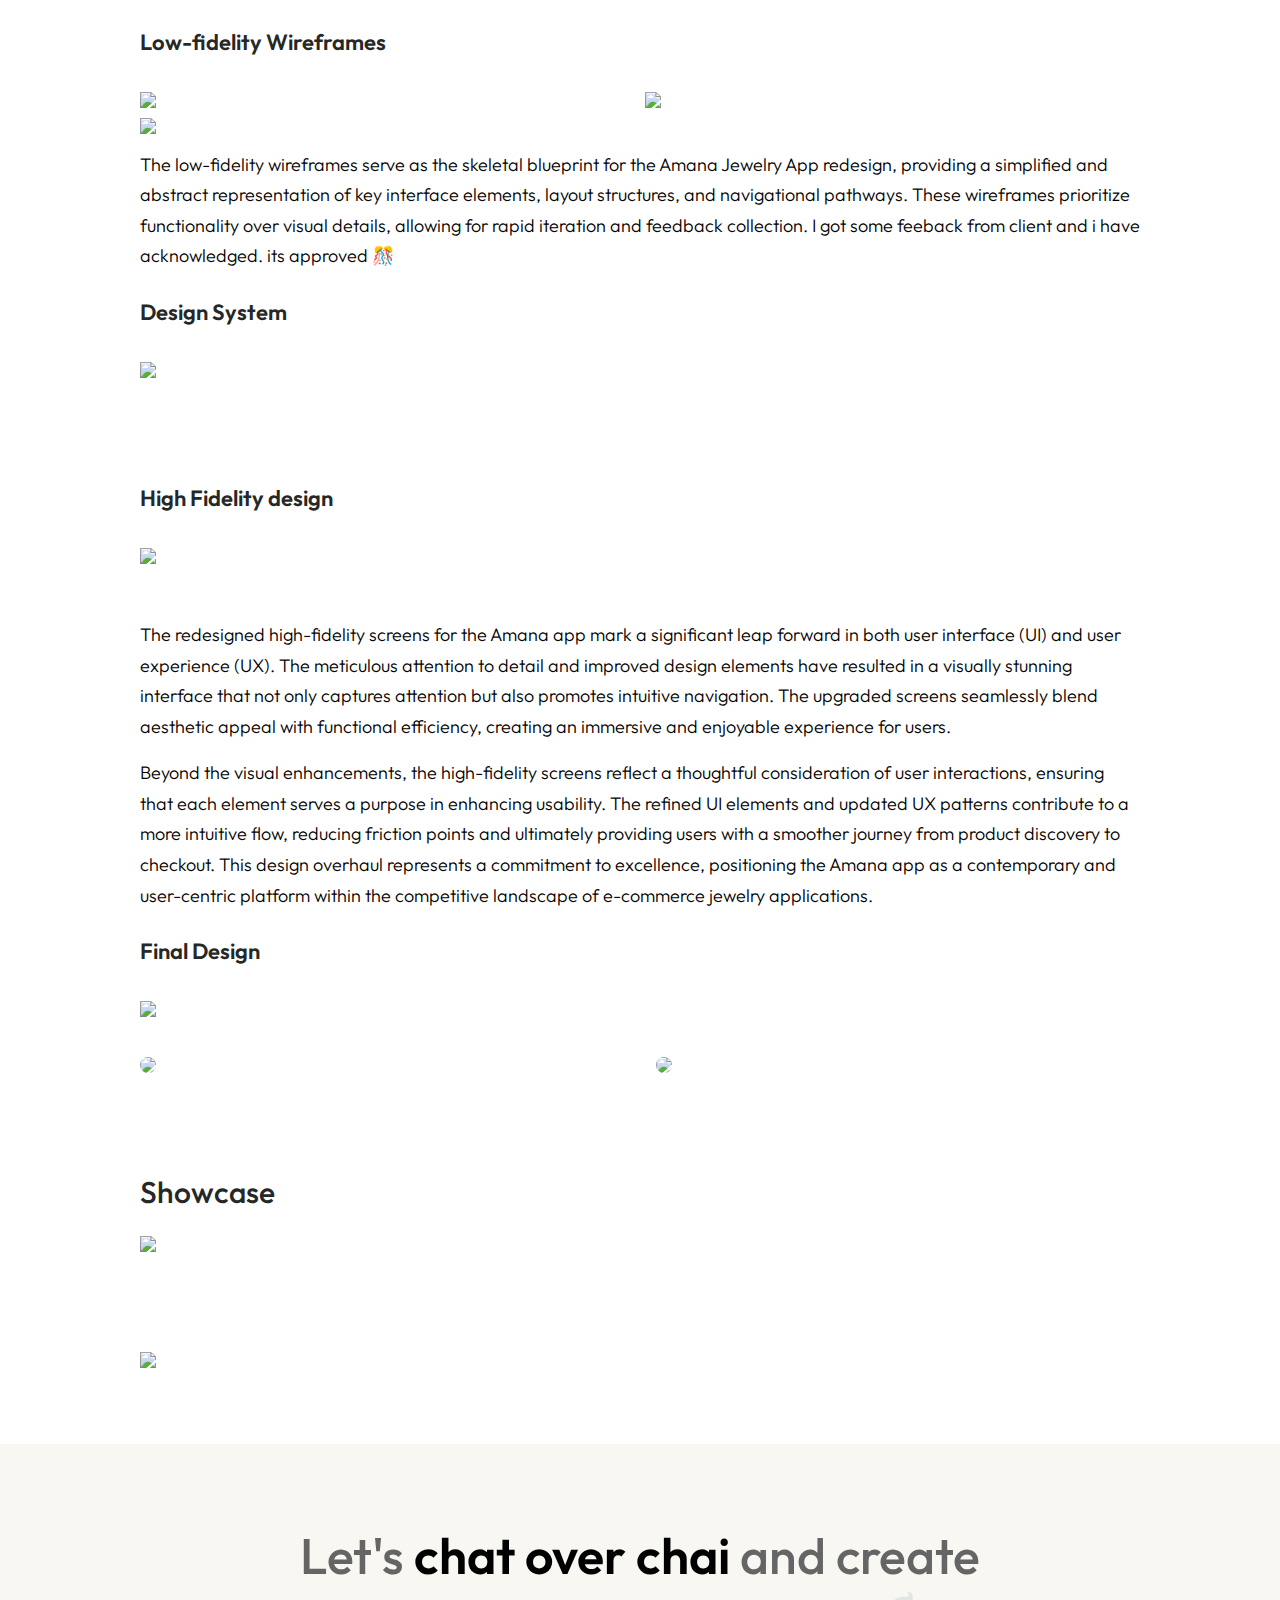
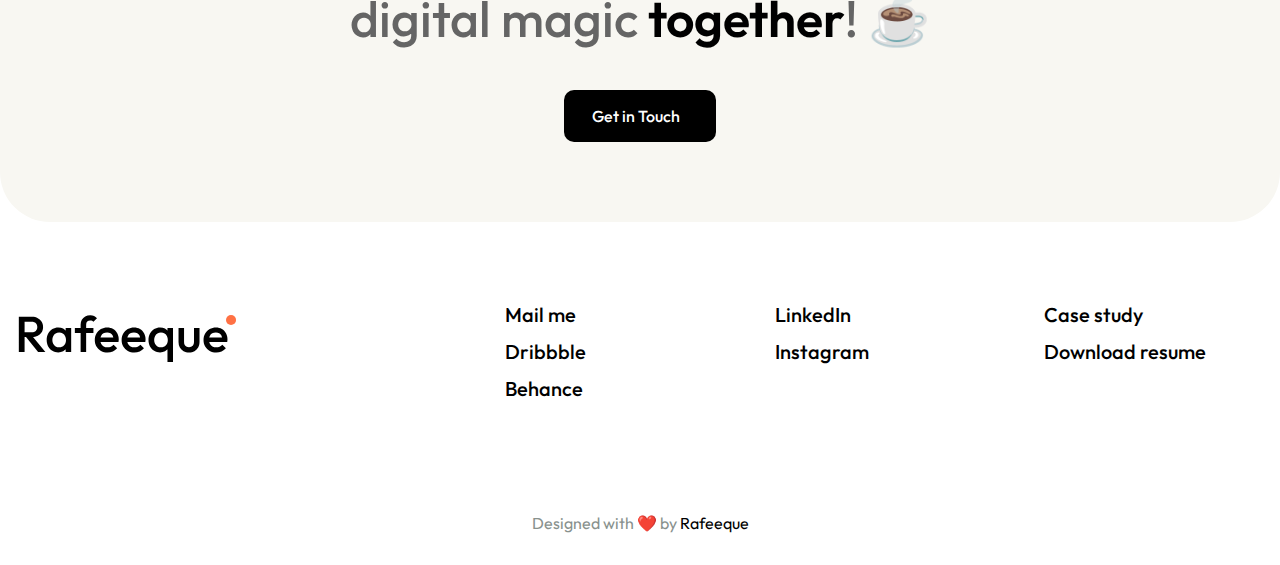
==== commit 35d99da5: "Add files via upload" ====
--- a/amana-app.html
+++ b/amana-app.html
@@ -36,7 +36,7 @@
                             <a href="casestudy.html" class="nav__link active-link">Case study</a>
                         </li>
                         <li class="nav__item">
-                            <a href="index.html#testimo" class="nav__link">Testimonial</a>
+                            <a href="website.html" class="nav__link">Websites</a>
                         </li>
                     </ul>
 
--- a/assets/css/styles.css
+++ b/assets/css/styles.css
@@ -1,5 +1,5 @@
 /*=============== GOOGLE FONTS ===============*/
-@import url('https://fonts.googleapis.com/css2?family=Outfit:wght@100;200;300;400;500;600;700;800;900&display=swap');
+@import url('https://fonts.googleapis.com/css2?family=Inter:wght@100;200;300;400;500;600;700;800;900&family=Outfit:wght@100;200;300;400;500;600;700;800;900&display=swap');
 
 /*=============== VARIABLES CSS ===============*/
 :root {
@@ -152,6 +152,9 @@
 .section{
   padding: 5rem 0 5rem;
 }
+.sectionc{
+  padding: 2rem 0 2rem;
+}
 .sectionf{
   padding: 5.5rem 0 1rem;
 }
@@ -171,7 +174,11 @@
   margin-left: var(--mb-1-5);
   margin-right: var(--mb-1-5);
 }
-
+.containerc{
+  max-width: 1000px;
+  margin-left: var(--mb-1-5);
+  margin-right: var(--mb-1-5);
+}
 .grid{
   display: grid;
 }
@@ -393,11 +400,53 @@
   height: 350px;
   background-size: cover;
   background-repeat: no-repeat;
-  background-image: url('../img/bgg.svg');
-
+  background-image: url('../img/casebg2.svg');
+
+}
+.casebreadcrumb{
+  height: 400px;
+  background-size: cover;
+  background-repeat: no-repeat;
+  background-image: url('../img/casebg2.svg');
+
+}
+.kmmshg{
+  margin-top: 100px !important;
+}
+.dsuyfghj{
+  font-size: 40px;
+  font-weight: 600 !important;
+  margin-bottom: 20px;
+  line-height: 130%;
+}
+.iiujuk{
+  font-size: 16px;
+  margin-bottom: 10px;
+  font-weight: 500;
+}
+.ffjsjjs{
+  /* max-height: 600px; */
+  border-radius: 30px;
+  width: 100%;
+  margin-bottom: 60px;
+}
+.jjuhahh{
+  border-radius: 12px;
+  height: 250px;
 }
 .gaugsf{
   color: #000;
+}
+.case__container{
+  display: grid;
+  align-items: center;
+  margin-top: 50px;
+  grid-template-columns: 1fr 1fr;
+  gap: 2rem;
+}
+.yhsaoo{
+
+  height: 600px;
 }
 .yysfdhhg{
   margin-top: 30px;
@@ -406,9 +455,130 @@
   text-decoration-color: #F49F72;
   font-size: 40px;
 }
+.hhyhhia{
+  color: rgb(0, 0, 0);
+  
+  font-size: 1.125rem;
+  font-weight: 300;
+  line-height: 1.7em;
+
+}
+.hree{
+  
+  margin: auto;
+  color: #656565;
+  margin-top: 50px;
+}
 .hsggst{
   font-weight: 400;
-  
+}
+.categ {
+  display: grid;
+  grid-template-columns: repeat(4, 1fr);
+  grid-template-rows: 1fr;
+  grid-column-gap: 1rem;
+  grid-row-gap: 0px;
+}
+.hshasha{
+  font-size: 14px;
+  font-family: 'Inter', sans-serif;
+  font-weight: 500;
+  margin-bottom: 5px;
+  margin-top: 5px;
+}
+.yyhharts{
+  font-size: 22px;
+}
+.tgfdd{
+  margin-top: 10px;
+  margin-bottom: 20px;
+}
+.mmkann{
+  list-style: circle;
+  line-height: 1.7em;
+  color: #000;
+  font-size: 1.125rem;
+  font-weight: 300;
+}
+.njnjj{
+  width: 100%;
+}
+.haggaf{
+  display: grid;
+  grid-template-columns: 1fr 1fr;
+  gap: 10px;
+}
+.ikikjj{
+  color: #00AF04;
+  font-size: 35px !important;
+}
+.goal__container{
+  display: grid;
+  grid-template-columns: 2fr 1fr;
+  gap: 3rem;
+  align-items: center;
+}
+.gridn{
+  display: grid;
+  gap: 1rem;
+}
+.dufagfg{
+  margin-bottom: 40px;
+}
+.jdhdh{
+  font-size: 18px;
+  font-family: 'Inter', sans-serif;
+  color: #000;
+}
+.proto__container{
+  display: grid;
+  grid-template-columns: 1fr 1fr;
+  gap: 2rem;
+}
+.proto__card{
+  border-radius: 50px;
+  transition: .3s;
+  width: 100%;
+}
+.proto__card:hover{
+  cursor: pointer;
+  box-shadow: rgba(0, 0, 0, 0.08) 0px 4px 12px;
+}
+.pr__main{
+  position: relative;
+}
+.hxgggs{
+  top: 10%; 
+ 
+  position: absolute; 
+  background-color: #000;
+  font-weight: 400; 
+  padding: 12px 16px; 
+  color: #ffffff; 
+  border-radius: 0px 20px 20px 0px ;
+}
+.hmhm{
+  filter: blur(8px);
+  -webkit-filter: blur(8px);
+}
+.jsjjj{
+  color: rgb(36, 36, 36);
+  position: absolute;
+  top: 30%;
+  left: 50%;
+  transform: translate(-50%, -50%);
+}
+.landing__card{
+ /* height: 500px; */
+}
+.bvcgg{
+  border-radius: 25px;
+  padding: 10px;
+  height: 350px;
+  width: 500px;
+  background-color: #ffffff;
+  transition: .3s;
+  border: 1px solid #EAEAEA;
 }
 /*=============== BUTTONS ===============*/
 .button{
@@ -577,12 +747,12 @@
 }
 .about__para{
   color: #000;
-font-family: Outfit;
-font-size: 16px;
-margin-bottom: 16px;
-font-style: normal;
-font-weight: 400;
-line-height: 28px; /* 165% */
+  font-family: Outfit;
+  font-size: 20px;
+  margin-bottom: 16px;
+  font-style: normal;
+  font-weight: 400;
+  line-height: 38px;
 }
 .about__img{
   width: 280px;
@@ -614,7 +784,69 @@
   color: var(--first-color);
   margin-top: .15rem;
 }
-
+/*=============== WEBSITES ===============*/
+.website__container{
+  display: grid;
+  grid-template-columns: 1fr 1fr;
+  gap: 4rem;
+}
+.website__cards{
+  background-color: #ffffff;
+  border-radius: 30px;
+  display: grid;
+  padding: 1rem;
+  border: 1px solid #EAEAEA;
+}
+.wbste__inner{
+  display: grid;
+  gap: 1rem;
+}
+.yyhsf{
+  border-radius: 20px;
+
+  /* height: 100%; */
+}
+.fehg{
+  margin-top: 10px;
+  margin-bottom: 20px;
+  font-size: 24px;
+  color: #000;
+  font-weight: 600;
+}
+.yfegdfu{
+  margin-top: 20px;
+}
+.webb__cont{
+  display: flex;
+  gap: 10px;
+  margin-top: 30px;
+  flex-wrap: wrap;
+}
+.iijshh{
+  color: rgb(45, 45, 45);
+  font-weight: 400;
+  font-size: 14px;
+  border-radius: 30px;
+
+  padding: 6px 10px;
+  background-color: #F8F7F2;
+}
+.hgsgsgs{
+  margin-left: 20px;
+}
+.website__cards:hover{
+  cursor: pointer;
+  box-shadow: rgba(0, 0, 0, 0.08) 0px 4px 12px;
+}
+.yjajhsh{
+  display: flex;
+  justify-content: space-between;
+  align-items: center;
+}
+.szza{
+  font-size: 24px;
+  color: rgb(0, 70, 189);
+}
 /*=============== CASESTUDY ===============*/
 .projects__container{
   display: grid;
@@ -624,6 +856,7 @@
 .project__card{
   border-radius: 20px;
   transition: .3s;
+  height: 500px;
   border: 1px solid #EAEAEA;
 }
 .project__card:hover{
@@ -650,6 +883,8 @@
 .rfygg{
   font-size: 16px;
   font-weight: 300;
+  line-height: 135%;
+  color: #000;
   margin-top: 8px;
 }
 .raff{
@@ -892,11 +1127,11 @@
 /*=============== SCROLL BAR ===============*/
 ::-webkit-scrollbar{
   width: .6rem;
-  background: hsl(var(--hue), 4%, 53%);
+  background: #F8F7F2;
 }
 
 ::-webkit-scrollbar-thumb{
-  background: hsl(var(--hue), 4%, 29%);
+  background: rgb(234, 217, 184);
   border-radius: .5rem;
 }
 
@@ -907,7 +1142,10 @@
     margin-left: var(--mb-1);
     margin-right: var(--mb-1);
   }
-
+  .containerc{
+    margin-left: var(--mb-1);
+    margin-right: var(--mb-1);
+  }
   .home__img{
     width: 180px;
   }
@@ -1011,9 +1249,15 @@
     margin-left: auto;
     margin-right: auto;
   }
-
+  .containerc{
+    margin-left: auto;
+    margin-right: auto;
+  }
   .section {
     padding: 5rem 0 5rem;
+}
+.sectionc {
+  padding: 4rem 0 2rem;
 }
 .sectionf {
   padding: 5rem 0 0rem;
@@ -1039,7 +1283,7 @@
 font-family: Outfit;
 font-size: 16px;
 font-style: normal;
-font-weight: 500;
+font-weight: 400;
 line-height: 23px; /* 143.75% */
   }
 .home__data{
--- a/assets/css/slide.css
+++ b/assets/css/slide.css
@@ -25,7 +25,7 @@
 
 @media (prefers-reduced-motion: reduce) {
     .marquee__group {
-        animation-play-state: paused;
+        animation-play-state: running;
     }
 }
 
--- a/assets/css/test-slide.css
+++ b/assets/css/test-slide.css
@@ -49,7 +49,7 @@
 }
 
 .custom-marquee {
-    --duration: 200s;
+    --duration:50s;
     --gap: var(--space);
     display: flex;
     overflow: hidden;
@@ -61,7 +61,7 @@
     display: flex;
     align-items: center;
     justify-content: space-around;
-    gap: 1.5rem;
+    gap: 2.5rem;
     min-width: 100%;
     animation: custom-scroll var(--duration) linear infinite;
 }
--- a/assets/css/responsive.css
+++ b/assets/css/responsive.css
@@ -22,6 +22,12 @@
         grid-template-columns: 1fr 1fr;
         gap: 1.5rem;
     }
+    .project__card {
+        border-radius: 20px;
+        transition: .3s;
+        height: auto;
+        border: 1px solid #EAEAEA;
+    }
     .ieufewfg {
         font-size: 25px;
         line-height: 36px;
@@ -80,15 +86,46 @@
         font-size: 40px;
         width: 80%;
     }
+    .hree {
+        width: 90%;
+        
+    }
+    .website__container {
+        display: grid;
+        grid-template-columns: 1fr 1fr;
+        gap: 2rem;
+    }
+    
 }
  @media (max-width: 767.98px) { 
     .home__img {
         width: 100%;
         justify-self: center;
     } 
+    .fehg {
+        margin-top: 10px;
+        margin-bottom: 20px;
+        font-size: 18px;
+        color: #000;
+        font-weight: 600;
+    }
+    .projects__container {
+        display: grid;
+        grid-template-columns: 1fr;
+        gap: 1.5rem;
+    }
     .section__title, .section__title-center{
         font-size: 35px;
         text-align: center;
+    }
+    .website__container {
+        display: grid;
+        grid-template-columns: 1fr;
+        gap: 4rem;
+    }
+    .jjuhahh {
+        border-radius: 12px;
+        height: 200px;
     }
     .yysfdhhg{
         margin-top: 30px;
@@ -98,7 +135,7 @@
         font-size: 30px;
       }
       .breadcrumbb{
-        height: 300px;
+        height: 200px;
        
       
       }
@@ -110,7 +147,41 @@
         height: 350px;
         background-size: cover;
         background-repeat: no-repeat;
-        background-image: url(../img/bgg.svg);
+        background-image: url(../img/casebg2.svg);
+    }
+    .ikikjj{
+        color: #00AF04;
+        font-size: 30px !important;
+      }
+    .dsuyfghj {
+        font-size: 35px;
+       
+    }
+   
+    .hshasha{
+        font-size: 12px;
+    }
+    .yyhharts {
+        font-size: 18px;
+    }
+    .categ {
+        
+        grid-column-gap: 1rem;
+        
+    }
+    .case__container {
+        
+        gap: 1rem;
+    }
+    .goal__container {
+        display: grid;
+        grid-template-columns: 1fr;
+        gap: 2rem;
+    }
+    .mmkann {
+        list-style: circle;
+        line-height: 1.5em;
+        font-size: 14px
     }
  }
 
@@ -119,15 +190,100 @@
         font-size: 40px;
         font-weight: 700;
     }
+    .website__container {
+        display: grid;
+        grid-template-columns: 1fr;
+        gap: 2rem;
+    }
+    .hgsgsgs {
+        margin-left: 5px;
+    }
+    .yjajhsh {
+        display: flex;
+        justify-content: space-between;
+        align-items: baseline;
+    }
+    .iijshh {
+        color: rgb(45, 45, 45);
+        font-weight: 400;
+        font-size: 12px;
+        border-radius: 30px;
+        padding: 6px 10px;
+        background-color: #F8F7F2;
+    }
+    .fehg {
+        margin-top: 15px;
+        margin-bottom: 15px;
+        font-size: 16px;
+        color: #000;
+        font-weight: 600;
+    }
+    .szza {
+        font-size: 20px;
+        color: rgb(0, 70, 189);
+    }
+    
+    .casebreadcrumb {
+        height: 320px;
+        
+    }
+    .gridn {
+        display: grid;
+        gap: 1rem;
+    }
+    .hhyhhia {
+        color: rgb(0, 0, 0);
+        font-size: 14px !important;
+        font-weight: 300;
+        line-height: 1.5em;
+    }
+    .case__container {
+        display: grid;
+        align-items: center;
+        margin-top: 50px;
+        grid-template-columns: 1fr;
+        gap: 2rem;
+    }
+    .hree {
+        
+        margin-top: 30px;
+    }
+    .categ {
+        grid-template-columns: 1fr 1fr;
+        gap: 1.5rem;
+        grid-column-gap: 1rem;
+        
+    }
+    .yhsaoo {
+        height: 400px;
+    }
+    .ffjsjjs {
+        
+        margin-bottom: 40px;
+    }
+    .dsuyfghj {
+        font-size: 24px;
+    }
+    .yyhharts {
+        font-size: 16px;
+    }
     .yysfdhhg{
-        margin-top: 15px;
-        
+        margin-top: 25px;
+        
+      }
+      .ikikjj{
+        color: #00AF04;
+        font-size: 25px !important;
+      }
+      .hxgggs{
+        font-size: 14px;
+        padding: 8px 14px; 
       }
     .bread__container{
         margin-top: 0px;
        }
     .breadcrumbb{
-        height: 250px;
+        height: 150px;
        
       
       }
@@ -175,6 +331,7 @@
     }
     .dsiug{
         font-size: 25px;
+        margin-bottom: 20px;
     }
     .giajsa{
         font-size: 12px;
@@ -230,4 +387,9 @@
     .bike__love{
         height: 280px;
     }
+    .proto__card {
+        border-radius: 20px;
+        transition: .3s;
+        width: 100%;
+    }
  }
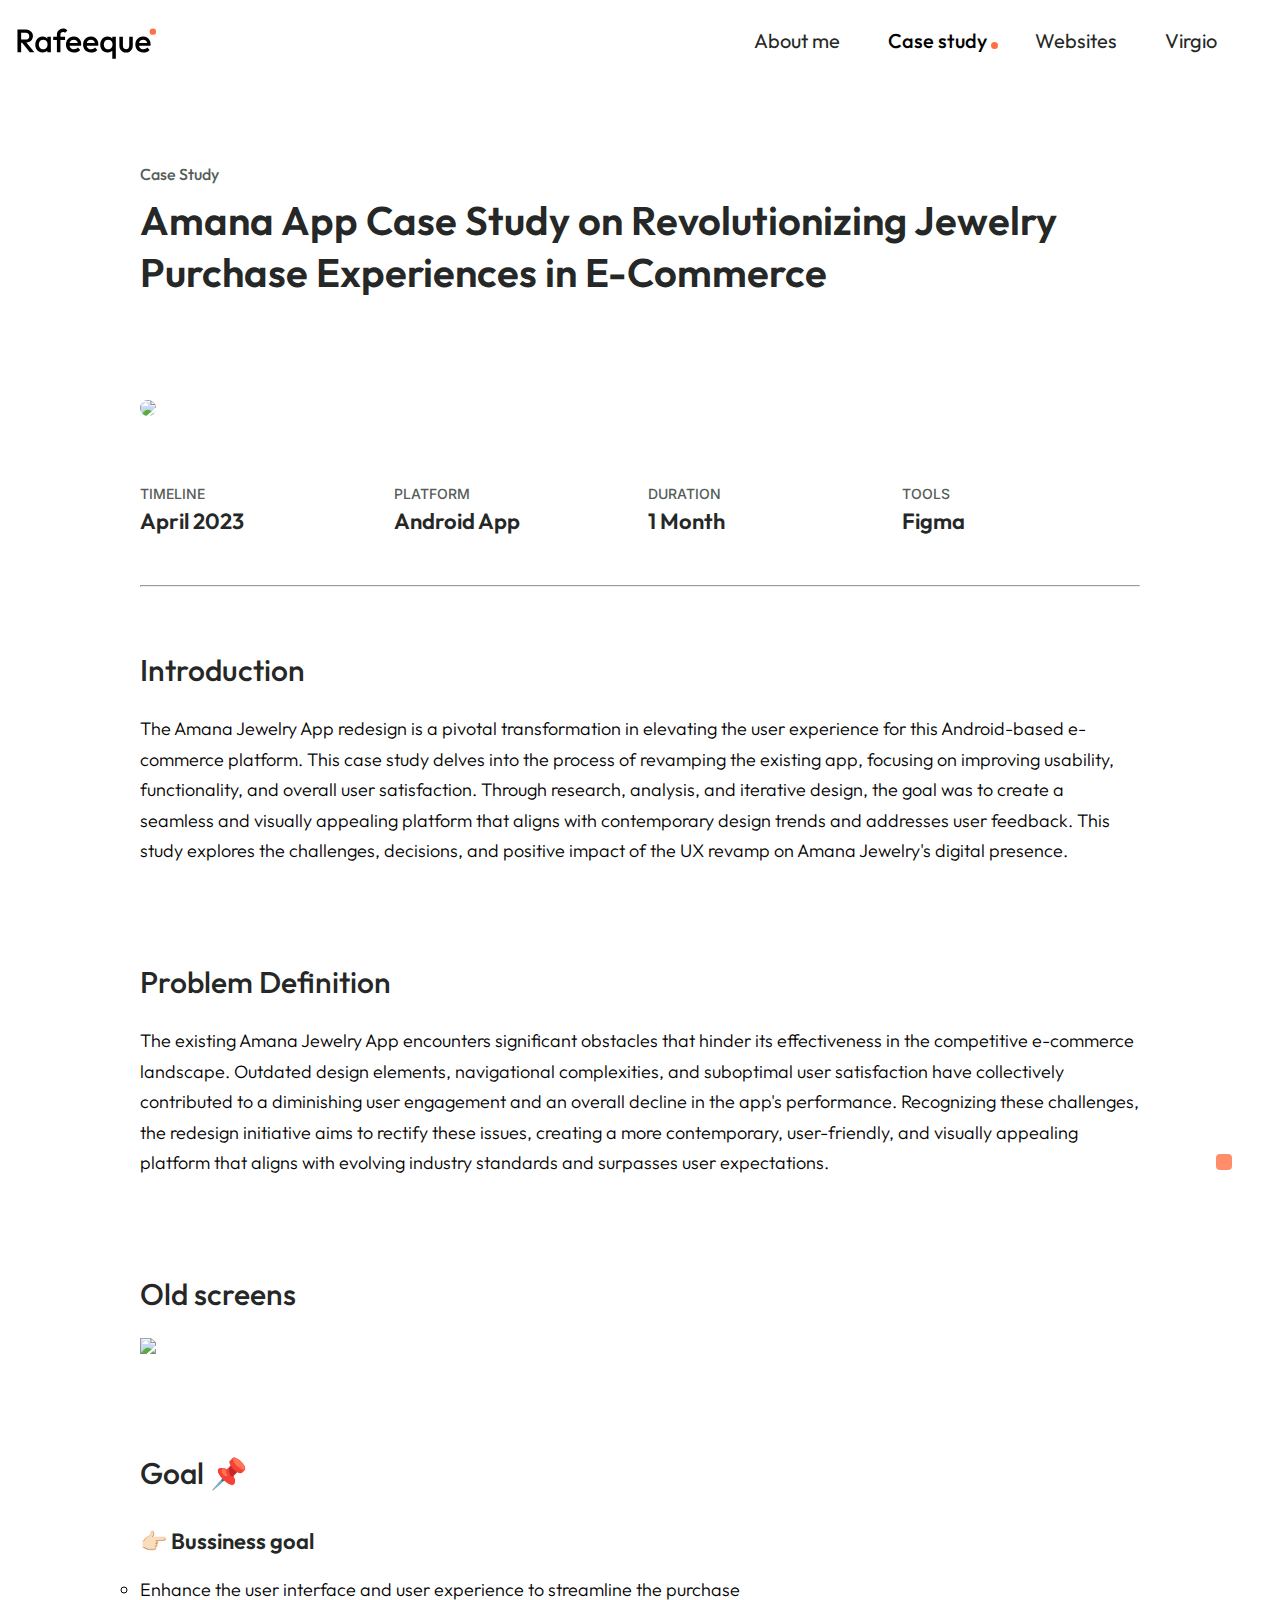
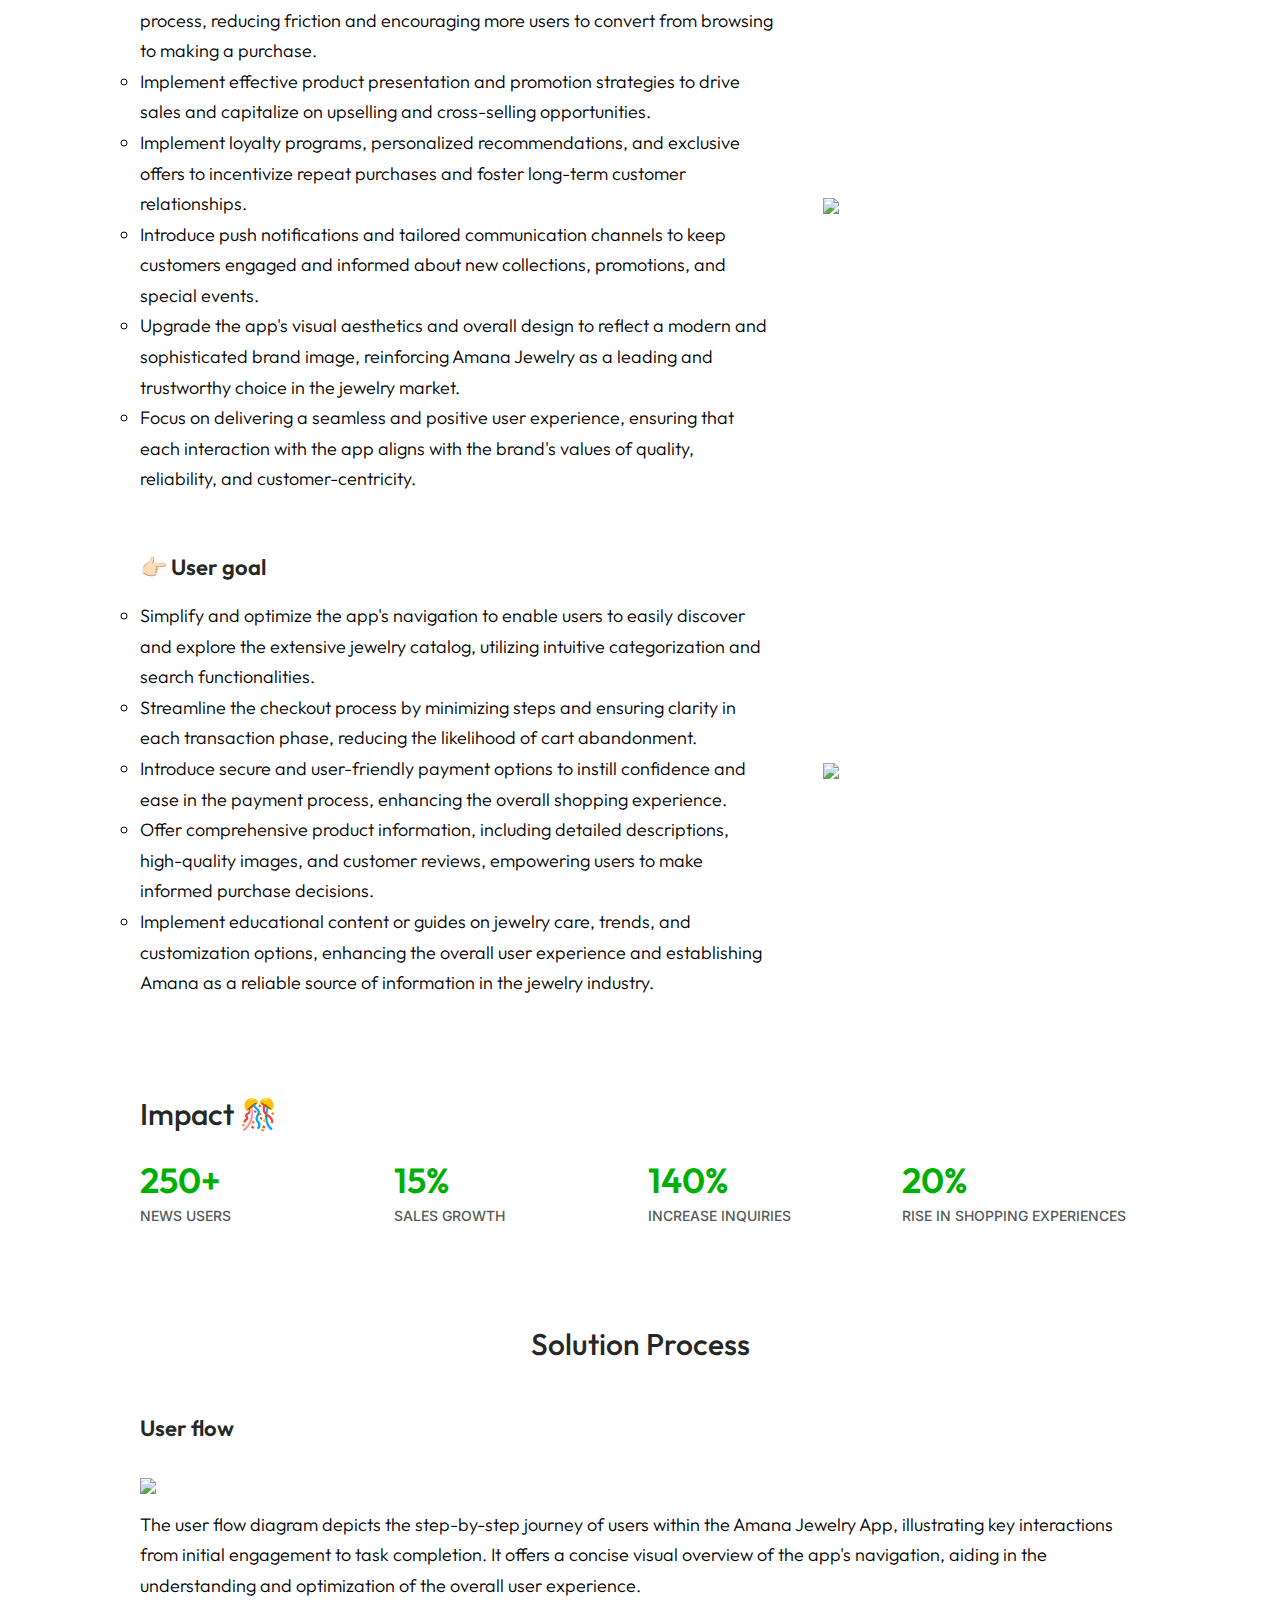
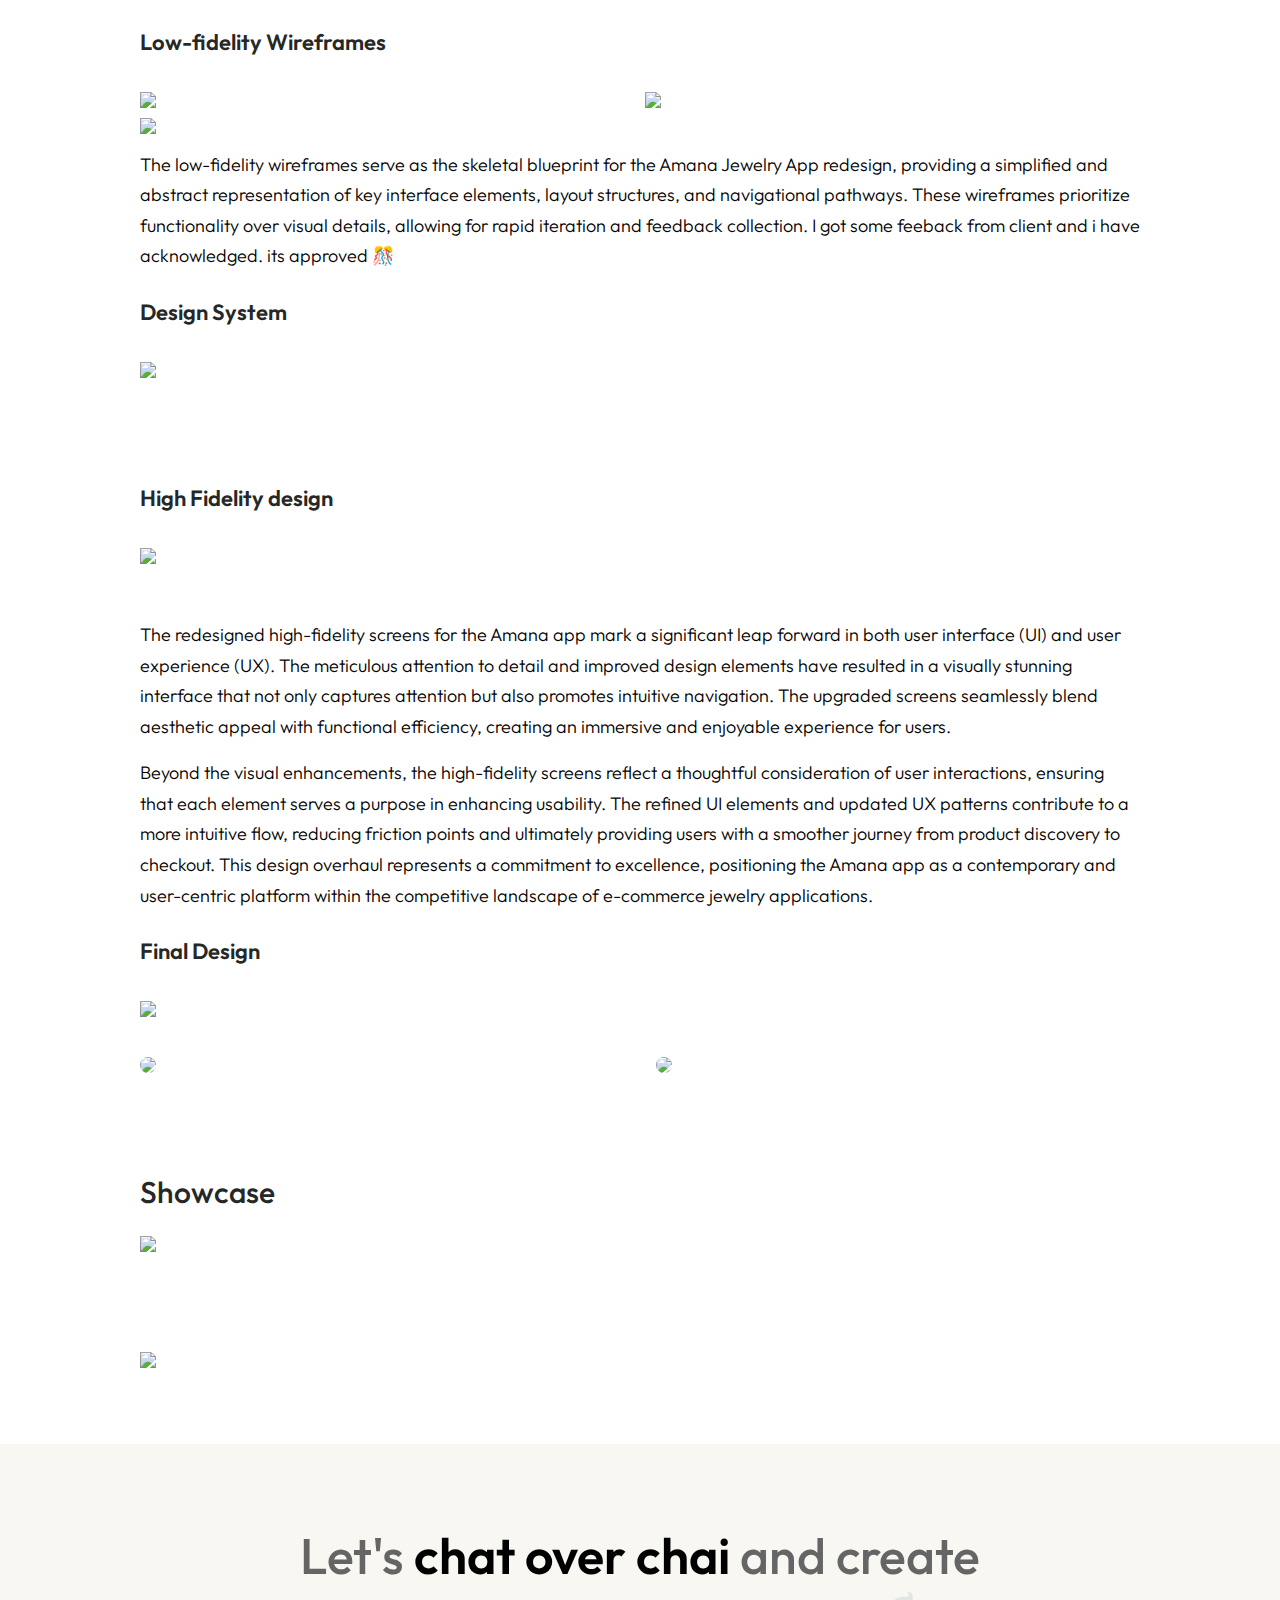
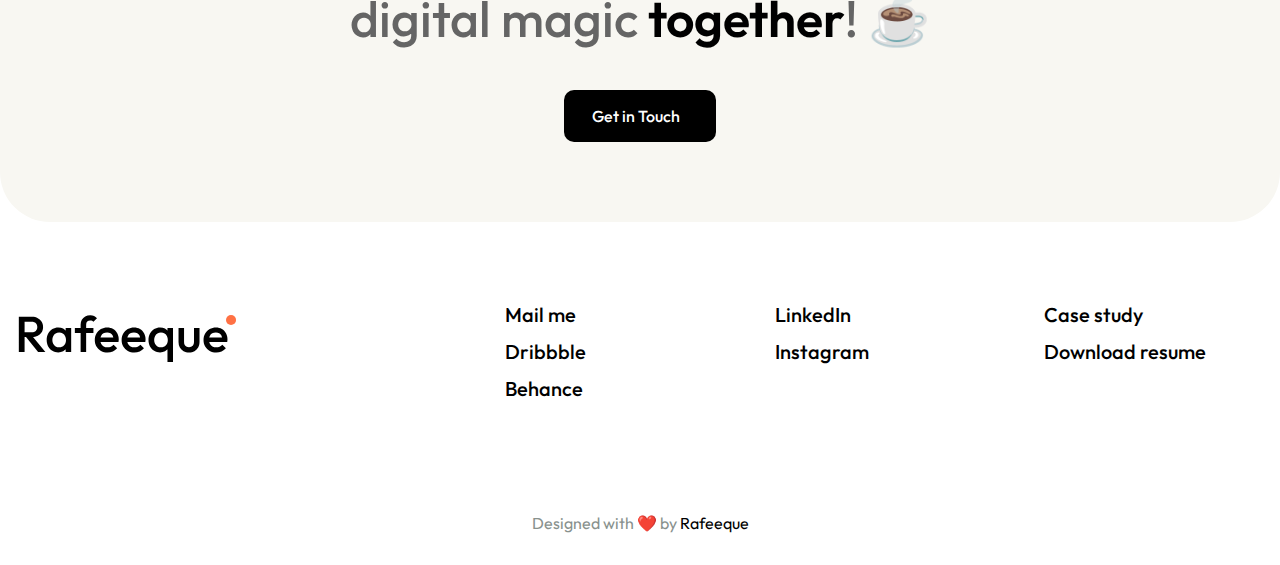
==== commit 0216d585: "Add files via upload" ====
--- a/amana-app.html
+++ b/amana-app.html
@@ -37,6 +37,9 @@
                         </li>
                         <li class="nav__item">
                             <a href="website.html" class="nav__link">Websites</a>
+                        </li>
+                        <li class="nav__item">
+                            <a href="virgio-portfolio.html" class="nav__link">Virgio</a>
                         </li>
                     </ul>
 
--- a/assets/css/styles.css
+++ b/assets/css/styles.css
@@ -804,7 +804,7 @@
 .yyhsf{
   border-radius: 20px;
 
-  /* height: 100%; */
+  height: 400px;
 }
 .fehg{
   margin-top: 10px;
--- a/assets/css/responsive.css
+++ b/assets/css/responsive.css
@@ -57,6 +57,11 @@
         width: 180px;
        
     }
+    .yyhsf{
+      
+      
+        height: 100%;
+      }
     
  }
 @media (max-width: 991.98px) { 
